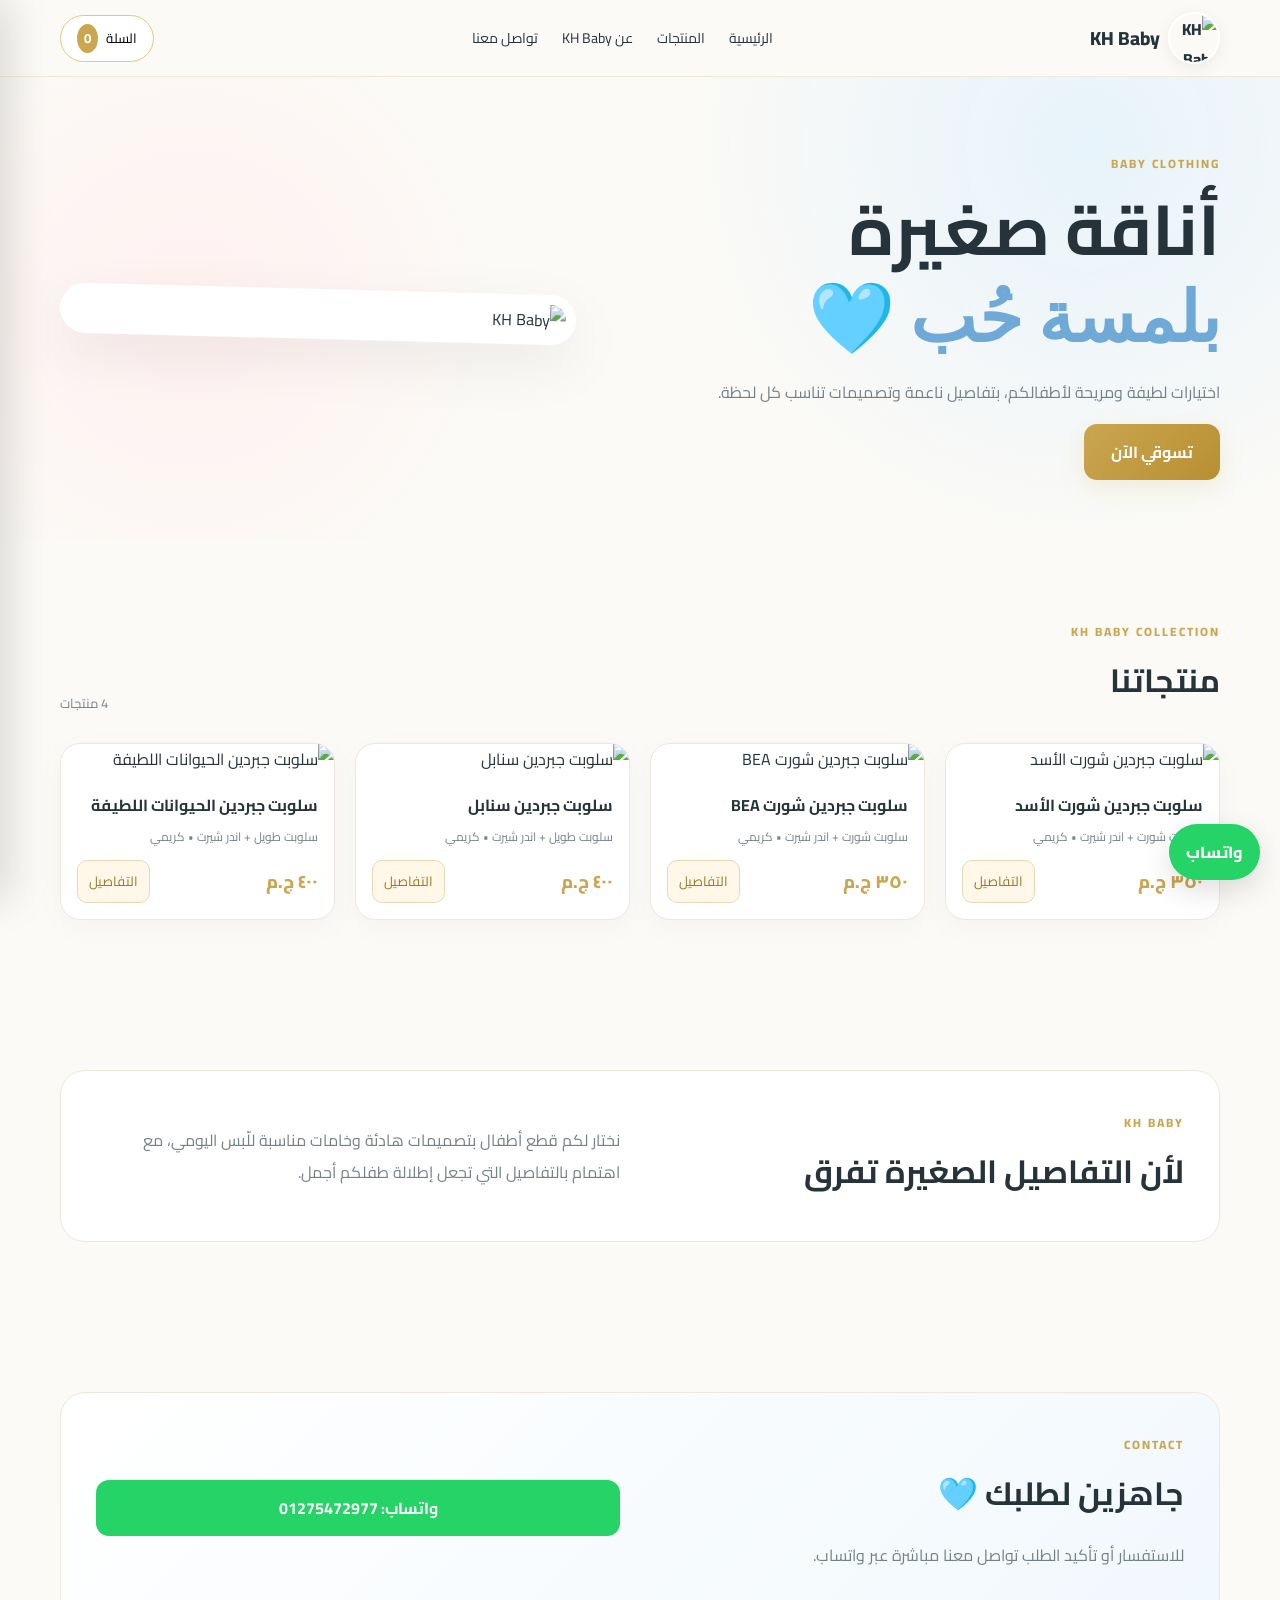
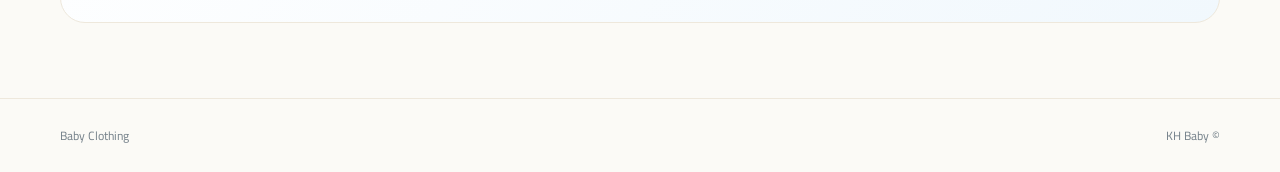
==== index.html @ 489c4d0c "Add files via upload" ====
<!doctype html>
<html lang="ar" dir="rtl">
<head>
<meta charset="utf-8">
<meta name="viewport" content="width=device-width,initial-scale=1">
<meta name="theme-color" content="#d6b45a">
<meta name="description" content="KH Baby - ملابس أطفال بتصميمات ناعمة وأنيقة">
<title>KH Baby | Baby Clothing</title>
<link rel="stylesheet" href="style.css">
</head>
<body>
<header class="top">
  <div class="container nav">
    <a class="brand" href="#home"><img src="assets/logo.jpg" alt="KH Baby"><span>KH Baby</span></a>
    <nav>
      <a href="#home">الرئيسية</a>
      <a href="#products">المنتجات</a>
      <a href="#about">عن KH Baby</a>
      <a href="#contact">تواصل معنا</a>
    </nav>
    <button class="cart-btn" id="openCart">السلة <b id="cartCount">0</b></button>
  </div>
</header>

<main>
<section class="hero" id="home">
  <div class="container hero-grid">
    <div>
      <span class="eyebrow">BABY CLOTHING</span>
      <h1>أناقة صغيرة<br><em>بلمسة حُب</em> 🩵</h1>
      <p>اختيارات لطيفة ومريحة لأطفالكم، بتفاصيل ناعمة وتصميمات تناسب كل لحظة.</p>
      <a href="#products" class="primary">تسوقي الآن</a>
    </div>
    <div class="hero-card"><img src="assets/product-1.jpg" alt="KH Baby"></div>
  </div>
</section>

<section class="products section" id="products">
  <div class="container">
    <div class="section-head">
      <div><span class="eyebrow">KH BABY COLLECTION</span><h2>منتجاتنا</h2></div>
      <span class="count-label">4 منتجات</span>
    </div>
    <div class="grid" id="productGrid"></div>
  </div>
</section>

<section class="about section" id="about">
  <div class="container about-box">
    <div><span class="eyebrow">KH BABY</span><h2>لأن التفاصيل الصغيرة تفرق</h2></div>
    <p>نختار لكم قطع أطفال بتصميمات هادئة وخامات مناسبة للّبس اليومي، مع اهتمام بالتفاصيل التي تجعل إطلالة طفلكم أجمل.</p>
  </div>
</section>

<section class="contact section" id="contact">
  <div class="container contact-box">
    <div><span class="eyebrow">CONTACT</span><h2>جاهزين لطلبك 🩵</h2><p>للاستفسار أو تأكيد الطلب تواصل معنا مباشرة عبر واتساب.</p></div>
    <a class="whatsapp" target="_blank" rel="noopener" href="https://wa.me/201275472977">واتساب: 01275472977</a>
  </div>
</section>
</main>

<footer><div class="container"><span>© KH Baby</span><span>Baby Clothing</span></div></footer>

<div class="modal" id="productModal" aria-hidden="true">
  <div class="modal-card">
    <button class="close" data-close>×</button>
    <img id="modalImg" alt="">
    <div class="modal-info">
      <span class="eyebrow">KH BABY</span>
      <h2 id="modalName"></h2><p id="modalSub"></p>
      <div class="price" id="modalPrice"></div>
      <label>اختاري المقاس</label>
      <div class="sizes" id="modalSizes"></div>
      <button class="primary full" id="addFromModal">أضف للسلة</button>
    </div>
  </div>
</div>

<aside class="drawer" id="cartDrawer">
  <div class="drawer-head"><h2>سلة المشتريات</h2><button class="close" id="closeCart">×</button></div>
  <div id="cartItems"></div>
  <div class="drawer-foot">
    <div class="total"><span>الإجمالي</span><strong id="cartTotal">0 ج.م</strong></div>
    <button class="whatsapp full" id="checkout">إرسال الطلب عبر واتساب</button>
  </div>
</aside>
<div class="overlay" id="overlay"></div>
<a class="wa-float" target="_blank" rel="noopener" href="https://wa.me/201275472977">واتساب</a>
<script src="script.js"></script>
</body>
</html>
---- style.css ----
@import url('https://fonts.googleapis.com/css2?family=Cairo:wght@400;500;600;700;800&family=Playfair+Display:wght@600&display=swap');
:root{--gold:#caa650;--gold2:#e3c77d;--blue:#6ea9d8;--pink:#eeb8be;--ink:#26333b;--muted:#75818a;--cream:#fbfaf6;--line:#eee8dc}
*{box-sizing:border-box}html{scroll-behavior:smooth}body{margin:0;background:var(--cream);color:var(--ink);font-family:Cairo,Arial,sans-serif}.container{width:min(1160px,92%);margin:auto}
.top{position:sticky;top:0;z-index:20;background:rgba(251,250,246,.94);backdrop-filter:blur(12px);border-bottom:1px solid var(--line)}
.nav{height:76px;display:flex;align-items:center;gap:30px}.brand{display:flex;align-items:center;gap:8px;text-decoration:none;color:var(--ink);font-weight:800}.brand img{width:52px;height:52px;object-fit:cover;border-radius:50%;border:2px solid #fff;box-shadow:0 4px 16px #00000012}.brand span{font-size:19px}nav{display:flex;gap:24px;margin:auto}nav a{color:var(--ink);text-decoration:none;font-size:14px}nav a:hover{color:var(--gold)}
.cart-btn{border:1px solid var(--gold2);background:#fff;border-radius:99px;padding:10px 16px;font-family:inherit;cursor:pointer}.cart-btn b{background:var(--gold);color:#fff;border-radius:50%;padding:2px 7px;margin-right:5px}
.hero{padding:70px 0 60px;background:radial-gradient(circle at 85% 15%,#e7f3fb 0,transparent 35%),radial-gradient(circle at 15% 50%,#fff1f1 0,transparent 28%)}.hero-grid{display:grid;grid-template-columns:1fr .9fr;align-items:center;gap:70px}.eyebrow{color:var(--gold);font-size:12px;font-weight:800;letter-spacing:2px}.hero h1{font-size:clamp(40px,6vw,70px);line-height:1.18;margin:12px 0 18px}.hero h1 em{font-family:"Playfair Display",serif;color:var(--blue);font-style:normal}.hero p{color:var(--muted);line-height:2;max-width:520px}.primary{display:inline-block;border:0;background:linear-gradient(135deg,var(--gold),#b88f32);color:white;text-decoration:none;border-radius:13px;padding:13px 27px;font-family:inherit;font-weight:700;cursor:pointer;box-shadow:0 8px 24px #caa6502b}.hero-card{background:#fff;padding:10px;border-radius:28px;box-shadow:0 20px 60px #00000012;transform:rotate(1.5deg)}.hero-card img{width:100%;display:block;border-radius:20px}
.section{padding:75px 0}.section-head{display:flex;justify-content:space-between;align-items:end;margin-bottom:28px}.section-head h2,.about h2,.contact h2{font-size:32px;margin:5px 0}.count-label{color:var(--muted);font-size:13px}.grid{display:grid;grid-template-columns:repeat(4,1fr);gap:20px}.product{background:#fff;border:1px solid var(--line);border-radius:20px;overflow:hidden;transition:.25s;box-shadow:0 8px 30px #00000008}.product:hover{transform:translateY(-5px);box-shadow:0 18px 40px #00000010}.product img{width:100%;aspect-ratio:1/1.12;object-fit:cover}.pbody{padding:16px}.pbody h3{font-size:16px;margin:0 0 5px}.pbody p{font-size:12px;color:var(--muted);margin:0 0 12px}.pfoot{display:flex;align-items:center;justify-content:space-between;gap:8px}.price{font-weight:800;color:var(--gold);font-size:18px}.view{border:1px solid #e7d8b6;background:#fff8e9;color:#9b7729;border-radius:10px;padding:8px 11px;font-family:inherit;cursor:pointer}
.about-box,.contact-box{background:#fff;border:1px solid var(--line);border-radius:25px;padding:35px;display:grid;grid-template-columns:1fr 1fr;gap:40px;align-items:center}.about p,.contact p{color:var(--muted);line-height:2}.contact-box{background:linear-gradient(135deg,#fff,#f1f8fd)}.whatsapp{display:inline-flex;align-items:center;justify-content:center;text-decoration:none;background:#25D366;color:#fff;border:0;border-radius:13px;padding:13px 20px;font-family:inherit;font-weight:700;cursor:pointer}
footer{border-top:1px solid var(--line);padding:25px 0;color:var(--muted);font-size:12px}footer .container{display:flex;justify-content:space-between}
.modal,.overlay{position:fixed;inset:0;display:none}.modal{z-index:50;align-items:center;justify-content:center;padding:18px}.modal.show{display:flex}.modal-card{position:relative;background:#fff;border-radius:24px;max-width:850px;width:100%;display:grid;grid-template-columns:1fr 1fr;overflow:hidden;box-shadow:0 30px 90px #0003}.modal-card>img{width:100%;height:100%;min-height:500px;object-fit:cover}.modal-info{padding:35px}.modal-info h2{font-size:28px;margin:8px 0}.modal-info p{color:var(--muted)}.modal-info label{display:block;margin-top:25px;font-weight:700;font-size:13px}.sizes{display:flex;gap:8px;flex-wrap:wrap;margin:10px 0 20px}.size{background:#fff;border:1px solid #ddd;border-radius:10px;padding:9px 13px;cursor:pointer;font-family:inherit}.size.active{background:#eef7fd;border-color:var(--blue);color:#3e7da8}.full{width:100%;margin-top:12px}.close{position:absolute;top:12px;left:12px;border:0;background:#ffffffdd;border-radius:50%;width:36px;height:36px;font-size:25px;cursor:pointer;z-index:2}
.overlay{z-index:30;background:#0007}.drawer{position:fixed;z-index:40;top:0;left:0;width:min(430px,100%);height:100%;background:#fff;transform:translateX(-100%);transition:.3s;padding:22px;display:flex;flex-direction:column;box-shadow:10px 0 40px #0002}.drawer.open{transform:translateX(0)}.drawer-head{display:flex;align-items:center;justify-content:space-between}.drawer-head .close{position:static}.drawer-foot{margin-top:auto;border-top:1px solid var(--line);padding-top:18px}.total{display:flex;justify-content:space-between;font-size:18px;margin-bottom:8px}.cart-item{display:grid;grid-template-columns:70px 1fr auto;gap:10px;align-items:center;padding:14px 0;border-bottom:1px solid var(--line)}.cart-item img{width:70px;height:80px;object-fit:cover;border-radius:10px}.cart-item h4{margin:0;font-size:13px}.cart-item small{color:var(--muted)}.remove{border:0;background:#fff;color:#c66;cursor:pointer}.wa-float{position:fixed;z-index:25;bottom:20px;right:20px;background:#25D366;color:#fff;text-decoration:none;padding:13px 17px;border-radius:99px;font-weight:800;box-shadow:0 10px 30px #0002}
@media(max-width:850px){nav{display:none}.hero-grid{grid-template-columns:1fr;gap:35px}.grid{grid-template-columns:repeat(2,1fr)}.about-box,.contact-box{grid-template-columns:1fr}.modal-card{grid-template-columns:1fr;max-height:92vh;overflow:auto}.modal-card>img{min-height:280px;max-height:380px}.modal-info{padding:25px}}
@media(max-width:480px){.nav{height:66px}.brand img{width:44px;height:44px}.cart-btn{padding:8px 11px}.hero{padding:45px 0}.grid{gap:12px}.pbody{padding:12px}.pfoot{display:block}.view{width:100%;margin-top:9px}.section{padding:55px 0}.hero h1{font-size:42px}}
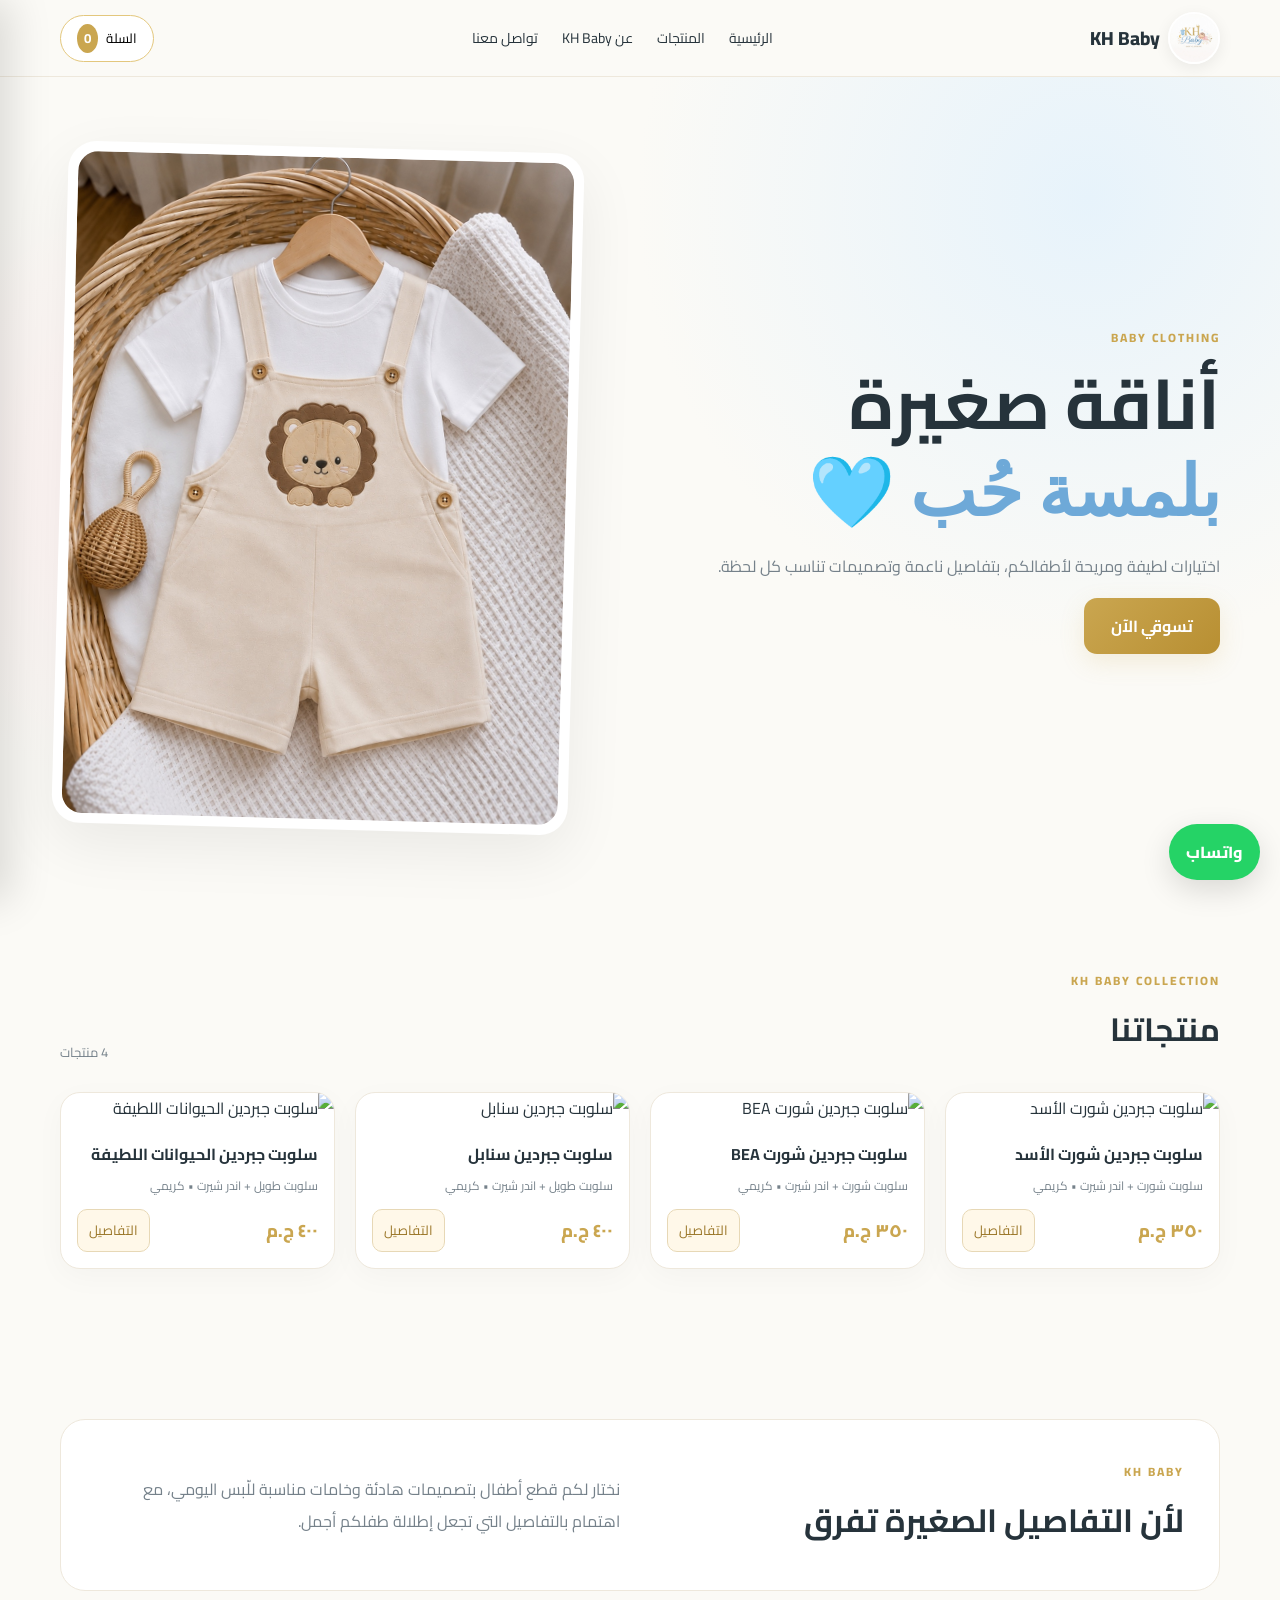
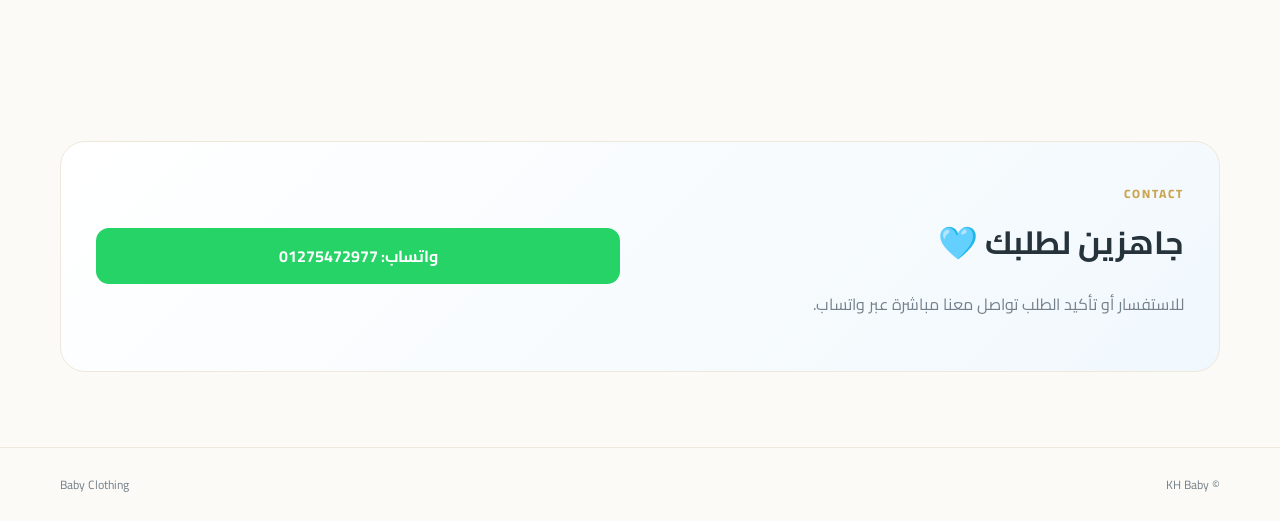
==== commit d2d31600: "Add files via upload" ====
--- a/index.html
+++ b/index.html
@@ -65,7 +65,7 @@
 <div class="modal" id="productModal" aria-hidden="true">
   <div class="modal-card">
     <button class="close" data-close>×</button>
-    <img id="modalImg" alt="">
+    <div class="modal-gallery" id="modalGallery"></div>
     <div class="modal-info">
       <span class="eyebrow">KH BABY</span>
       <h2 id="modalName"></h2><p id="modalSub"></p>
--- a/style.css
+++ b/style.css
@@ -8,7 +8,7 @@
 .section{padding:75px 0}.section-head{display:flex;justify-content:space-between;align-items:end;margin-bottom:28px}.section-head h2,.about h2,.contact h2{font-size:32px;margin:5px 0}.count-label{color:var(--muted);font-size:13px}.grid{display:grid;grid-template-columns:repeat(4,1fr);gap:20px}.product{background:#fff;border:1px solid var(--line);border-radius:20px;overflow:hidden;transition:.25s;box-shadow:0 8px 30px #00000008}.product:hover{transform:translateY(-5px);box-shadow:0 18px 40px #00000010}.product img{width:100%;aspect-ratio:1/1.12;object-fit:cover}.pbody{padding:16px}.pbody h3{font-size:16px;margin:0 0 5px}.pbody p{font-size:12px;color:var(--muted);margin:0 0 12px}.pfoot{display:flex;align-items:center;justify-content:space-between;gap:8px}.price{font-weight:800;color:var(--gold);font-size:18px}.view{border:1px solid #e7d8b6;background:#fff8e9;color:#9b7729;border-radius:10px;padding:8px 11px;font-family:inherit;cursor:pointer}
 .about-box,.contact-box{background:#fff;border:1px solid var(--line);border-radius:25px;padding:35px;display:grid;grid-template-columns:1fr 1fr;gap:40px;align-items:center}.about p,.contact p{color:var(--muted);line-height:2}.contact-box{background:linear-gradient(135deg,#fff,#f1f8fd)}.whatsapp{display:inline-flex;align-items:center;justify-content:center;text-decoration:none;background:#25D366;color:#fff;border:0;border-radius:13px;padding:13px 20px;font-family:inherit;font-weight:700;cursor:pointer}
 footer{border-top:1px solid var(--line);padding:25px 0;color:var(--muted);font-size:12px}footer .container{display:flex;justify-content:space-between}
-.modal,.overlay{position:fixed;inset:0;display:none}.modal{z-index:50;align-items:center;justify-content:center;padding:18px}.modal.show{display:flex}.modal-card{position:relative;background:#fff;border-radius:24px;max-width:850px;width:100%;display:grid;grid-template-columns:1fr 1fr;overflow:hidden;box-shadow:0 30px 90px #0003}.modal-card>img{width:100%;height:100%;min-height:500px;object-fit:cover}.modal-info{padding:35px}.modal-info h2{font-size:28px;margin:8px 0}.modal-info p{color:var(--muted)}.modal-info label{display:block;margin-top:25px;font-weight:700;font-size:13px}.sizes{display:flex;gap:8px;flex-wrap:wrap;margin:10px 0 20px}.size{background:#fff;border:1px solid #ddd;border-radius:10px;padding:9px 13px;cursor:pointer;font-family:inherit}.size.active{background:#eef7fd;border-color:var(--blue);color:#3e7da8}.full{width:100%;margin-top:12px}.close{position:absolute;top:12px;left:12px;border:0;background:#ffffffdd;border-radius:50%;width:36px;height:36px;font-size:25px;cursor:pointer;z-index:2}
+.modal,.overlay{position:fixed;inset:0;display:none}.modal{z-index:50;align-items:center;justify-content:center;padding:18px}.modal.show{display:flex}.modal-card{position:relative;background:#fff;border-radius:24px;max-width:850px;width:100%;display:grid;grid-template-columns:1fr 1fr;overflow:hidden;box-shadow:0 30px 90px #0003}.modal-gallery{padding:12px;background:#f8f6f0;display:grid;grid-template-columns:1fr 1fr;gap:12px;align-content:start}.modal-gallery img{width:100%;aspect-ratio:3/4;object-fit:cover;border-radius:14px;display:block}.modal-info{padding:35px}.modal-info h2{font-size:28px;margin:8px 0}.modal-info p{color:var(--muted)}.modal-info label{display:block;margin-top:25px;font-weight:700;font-size:13px}.sizes{display:flex;gap:8px;flex-wrap:wrap;margin:10px 0 20px}.size{background:#fff;border:1px solid #ddd;border-radius:10px;padding:9px 13px;cursor:pointer;font-family:inherit}.size.active{background:#eef7fd;border-color:var(--blue);color:#3e7da8}.full{width:100%;margin-top:12px}.close{position:absolute;top:12px;left:12px;border:0;background:#ffffffdd;border-radius:50%;width:36px;height:36px;font-size:25px;cursor:pointer;z-index:2}
 .overlay{z-index:30;background:#0007}.drawer{position:fixed;z-index:40;top:0;left:0;width:min(430px,100%);height:100%;background:#fff;transform:translateX(-100%);transition:.3s;padding:22px;display:flex;flex-direction:column;box-shadow:10px 0 40px #0002}.drawer.open{transform:translateX(0)}.drawer-head{display:flex;align-items:center;justify-content:space-between}.drawer-head .close{position:static}.drawer-foot{margin-top:auto;border-top:1px solid var(--line);padding-top:18px}.total{display:flex;justify-content:space-between;font-size:18px;margin-bottom:8px}.cart-item{display:grid;grid-template-columns:70px 1fr auto;gap:10px;align-items:center;padding:14px 0;border-bottom:1px solid var(--line)}.cart-item img{width:70px;height:80px;object-fit:cover;border-radius:10px}.cart-item h4{margin:0;font-size:13px}.cart-item small{color:var(--muted)}.remove{border:0;background:#fff;color:#c66;cursor:pointer}.wa-float{position:fixed;z-index:25;bottom:20px;right:20px;background:#25D366;color:#fff;text-decoration:none;padding:13px 17px;border-radius:99px;font-weight:800;box-shadow:0 10px 30px #0002}
-@media(max-width:850px){nav{display:none}.hero-grid{grid-template-columns:1fr;gap:35px}.grid{grid-template-columns:repeat(2,1fr)}.about-box,.contact-box{grid-template-columns:1fr}.modal-card{grid-template-columns:1fr;max-height:92vh;overflow:auto}.modal-card>img{min-height:280px;max-height:380px}.modal-info{padding:25px}}
+@media(max-width:850px){nav{display:none}.hero-grid{grid-template-columns:1fr;gap:35px}.grid{grid-template-columns:repeat(2,1fr)}.about-box,.contact-box{grid-template-columns:1fr}.modal-card{grid-template-columns:1fr;max-height:92vh;overflow:auto}.modal-gallery{grid-template-columns:1fr 1fr}.modal-gallery img{max-height:420px}.modal-info{padding:25px}}
 @media(max-width:480px){.nav{height:66px}.brand img{width:44px;height:44px}.cart-btn{padding:8px 11px}.hero{padding:45px 0}.grid{gap:12px}.pbody{padding:12px}.pfoot{display:block}.view{width:100%;margin-top:9px}.section{padding:55px 0}.hero h1{font-size:42px}}
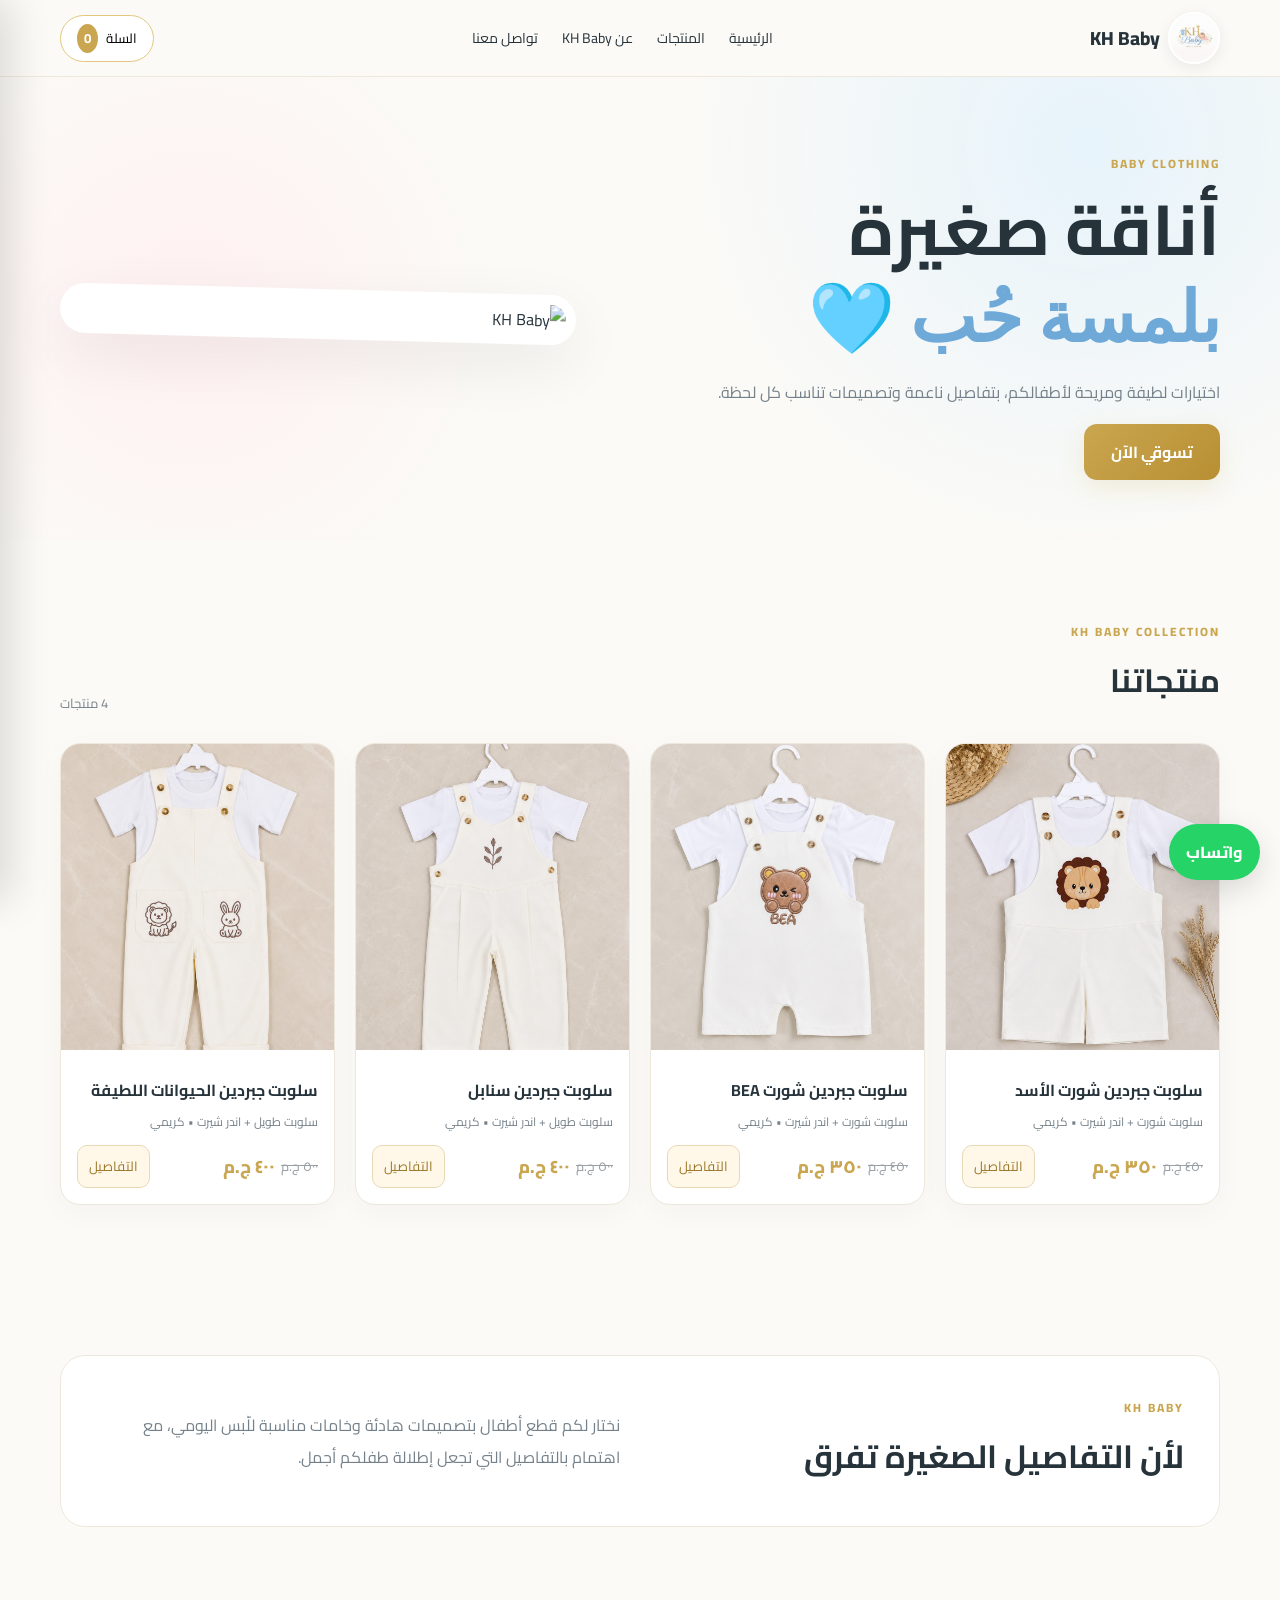
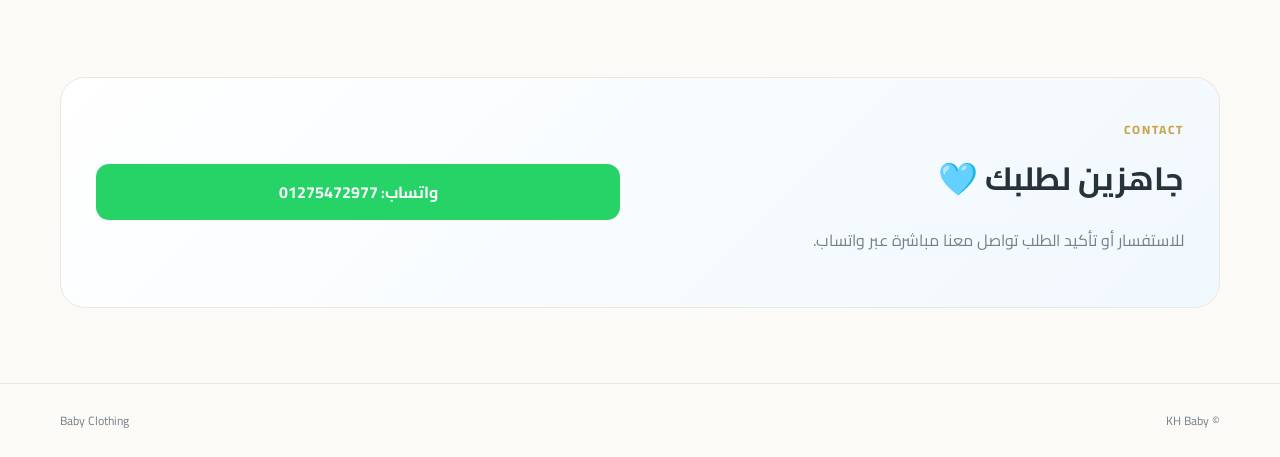
==== commit 622df6d3: "Add files via upload" ====
--- a/index.html
+++ b/index.html
@@ -31,7 +31,7 @@
       <p>اختيارات لطيفة ومريحة لأطفالكم، بتفاصيل ناعمة وتصميمات تناسب كل لحظة.</p>
       <a href="#products" class="primary">تسوقي الآن</a>
     </div>
-    <div class="hero-card"><img src="assets/product-1.jpg" alt="KH Baby"></div>
+    <div class="hero-card"><img src="assets/hero.jpg" alt="KH Baby"></div>
   </div>
 </section>
 
--- a/style.css
+++ b/style.css
@@ -5,10 +5,10 @@
 .nav{height:76px;display:flex;align-items:center;gap:30px}.brand{display:flex;align-items:center;gap:8px;text-decoration:none;color:var(--ink);font-weight:800}.brand img{width:52px;height:52px;object-fit:cover;border-radius:50%;border:2px solid #fff;box-shadow:0 4px 16px #00000012}.brand span{font-size:19px}nav{display:flex;gap:24px;margin:auto}nav a{color:var(--ink);text-decoration:none;font-size:14px}nav a:hover{color:var(--gold)}
 .cart-btn{border:1px solid var(--gold2);background:#fff;border-radius:99px;padding:10px 16px;font-family:inherit;cursor:pointer}.cart-btn b{background:var(--gold);color:#fff;border-radius:50%;padding:2px 7px;margin-right:5px}
 .hero{padding:70px 0 60px;background:radial-gradient(circle at 85% 15%,#e7f3fb 0,transparent 35%),radial-gradient(circle at 15% 50%,#fff1f1 0,transparent 28%)}.hero-grid{display:grid;grid-template-columns:1fr .9fr;align-items:center;gap:70px}.eyebrow{color:var(--gold);font-size:12px;font-weight:800;letter-spacing:2px}.hero h1{font-size:clamp(40px,6vw,70px);line-height:1.18;margin:12px 0 18px}.hero h1 em{font-family:"Playfair Display",serif;color:var(--blue);font-style:normal}.hero p{color:var(--muted);line-height:2;max-width:520px}.primary{display:inline-block;border:0;background:linear-gradient(135deg,var(--gold),#b88f32);color:white;text-decoration:none;border-radius:13px;padding:13px 27px;font-family:inherit;font-weight:700;cursor:pointer;box-shadow:0 8px 24px #caa6502b}.hero-card{background:#fff;padding:10px;border-radius:28px;box-shadow:0 20px 60px #00000012;transform:rotate(1.5deg)}.hero-card img{width:100%;display:block;border-radius:20px}
-.section{padding:75px 0}.section-head{display:flex;justify-content:space-between;align-items:end;margin-bottom:28px}.section-head h2,.about h2,.contact h2{font-size:32px;margin:5px 0}.count-label{color:var(--muted);font-size:13px}.grid{display:grid;grid-template-columns:repeat(4,1fr);gap:20px}.product{background:#fff;border:1px solid var(--line);border-radius:20px;overflow:hidden;transition:.25s;box-shadow:0 8px 30px #00000008}.product:hover{transform:translateY(-5px);box-shadow:0 18px 40px #00000010}.product img{width:100%;aspect-ratio:1/1.12;object-fit:cover}.pbody{padding:16px}.pbody h3{font-size:16px;margin:0 0 5px}.pbody p{font-size:12px;color:var(--muted);margin:0 0 12px}.pfoot{display:flex;align-items:center;justify-content:space-between;gap:8px}.price{font-weight:800;color:var(--gold);font-size:18px}.view{border:1px solid #e7d8b6;background:#fff8e9;color:#9b7729;border-radius:10px;padding:8px 11px;font-family:inherit;cursor:pointer}
+.section{padding:75px 0}.section-head{display:flex;justify-content:space-between;align-items:end;margin-bottom:28px}.section-head h2,.about h2,.contact h2{font-size:32px;margin:5px 0}.count-label{color:var(--muted);font-size:13px}.grid{display:grid;grid-template-columns:repeat(4,1fr);gap:20px}.product{background:#fff;border:1px solid var(--line);border-radius:20px;overflow:hidden;transition:.25s;box-shadow:0 8px 30px #00000008}.product:hover{transform:translateY(-5px);box-shadow:0 18px 40px #00000010}.product img{width:100%;aspect-ratio:1/1.12;object-fit:cover}.pbody{padding:16px}.pbody h3{font-size:16px;margin:0 0 5px}.pbody p{font-size:12px;color:var(--muted);margin:0 0 12px}.pfoot{display:flex;align-items:center;justify-content:space-between;gap:8px}.price{font-weight:800;color:var(--gold);font-size:18px;display:flex;align-items:center;gap:6px;flex-wrap:wrap}.price del{font-size:13px;color:#9aa1a6;font-weight:500}.price strong{font-weight:800;color:var(--gold)}.view{border:1px solid #e7d8b6;background:#fff8e9;color:#9b7729;border-radius:10px;padding:8px 11px;font-family:inherit;cursor:pointer}
 .about-box,.contact-box{background:#fff;border:1px solid var(--line);border-radius:25px;padding:35px;display:grid;grid-template-columns:1fr 1fr;gap:40px;align-items:center}.about p,.contact p{color:var(--muted);line-height:2}.contact-box{background:linear-gradient(135deg,#fff,#f1f8fd)}.whatsapp{display:inline-flex;align-items:center;justify-content:center;text-decoration:none;background:#25D366;color:#fff;border:0;border-radius:13px;padding:13px 20px;font-family:inherit;font-weight:700;cursor:pointer}
 footer{border-top:1px solid var(--line);padding:25px 0;color:var(--muted);font-size:12px}footer .container{display:flex;justify-content:space-between}
-.modal,.overlay{position:fixed;inset:0;display:none}.modal{z-index:50;align-items:center;justify-content:center;padding:18px}.modal.show{display:flex}.modal-card{position:relative;background:#fff;border-radius:24px;max-width:850px;width:100%;display:grid;grid-template-columns:1fr 1fr;overflow:hidden;box-shadow:0 30px 90px #0003}.modal-gallery{padding:12px;background:#f8f6f0;display:grid;grid-template-columns:1fr 1fr;gap:12px;align-content:start}.modal-gallery img{width:100%;aspect-ratio:3/4;object-fit:cover;border-radius:14px;display:block}.modal-info{padding:35px}.modal-info h2{font-size:28px;margin:8px 0}.modal-info p{color:var(--muted)}.modal-info label{display:block;margin-top:25px;font-weight:700;font-size:13px}.sizes{display:flex;gap:8px;flex-wrap:wrap;margin:10px 0 20px}.size{background:#fff;border:1px solid #ddd;border-radius:10px;padding:9px 13px;cursor:pointer;font-family:inherit}.size.active{background:#eef7fd;border-color:var(--blue);color:#3e7da8}.full{width:100%;margin-top:12px}.close{position:absolute;top:12px;left:12px;border:0;background:#ffffffdd;border-radius:50%;width:36px;height:36px;font-size:25px;cursor:pointer;z-index:2}
+.modal,.overlay{position:fixed;inset:0;display:none}.modal{z-index:50;align-items:center;justify-content:center;padding:18px}.modal.show{display:flex}.modal-card{position:relative;background:#fff;border-radius:24px;max-width:850px;width:100%;display:grid;grid-template-columns:1fr 1fr;overflow:hidden;box-shadow:0 30px 90px #0003}.modal-gallery{padding:12px;background:#f8f6f0;display:grid;grid-template-columns:1fr 1fr;gap:12px;align-content:start}.modal-gallery img{width:100%;aspect-ratio:3/4;object-fit:cover;border-radius:14px;display:block}.modal-info{padding:35px}.modal-info h2{font-size:28px;margin:8px 0}.modal-info p{color:var(--muted)}.modal-info .price{margin:16px 0}.modal-info .price del{font-size:15px}.modal-info .price strong{font-size:24px}.modal-info label{display:block;margin-top:25px;font-weight:700;font-size:13px}.sizes{display:flex;gap:8px;flex-wrap:wrap;margin:10px 0 20px}.size{background:#fff;border:1px solid #ddd;border-radius:10px;padding:9px 13px;cursor:pointer;font-family:inherit}.size.active{background:#eef7fd;border-color:var(--blue);color:#3e7da8}.full{width:100%;margin-top:12px}.close{position:absolute;top:12px;left:12px;border:0;background:#ffffffdd;border-radius:50%;width:36px;height:36px;font-size:25px;cursor:pointer;z-index:2}
 .overlay{z-index:30;background:#0007}.drawer{position:fixed;z-index:40;top:0;left:0;width:min(430px,100%);height:100%;background:#fff;transform:translateX(-100%);transition:.3s;padding:22px;display:flex;flex-direction:column;box-shadow:10px 0 40px #0002}.drawer.open{transform:translateX(0)}.drawer-head{display:flex;align-items:center;justify-content:space-between}.drawer-head .close{position:static}.drawer-foot{margin-top:auto;border-top:1px solid var(--line);padding-top:18px}.total{display:flex;justify-content:space-between;font-size:18px;margin-bottom:8px}.cart-item{display:grid;grid-template-columns:70px 1fr auto;gap:10px;align-items:center;padding:14px 0;border-bottom:1px solid var(--line)}.cart-item img{width:70px;height:80px;object-fit:cover;border-radius:10px}.cart-item h4{margin:0;font-size:13px}.cart-item small{color:var(--muted)}.remove{border:0;background:#fff;color:#c66;cursor:pointer}.wa-float{position:fixed;z-index:25;bottom:20px;right:20px;background:#25D366;color:#fff;text-decoration:none;padding:13px 17px;border-radius:99px;font-weight:800;box-shadow:0 10px 30px #0002}
 @media(max-width:850px){nav{display:none}.hero-grid{grid-template-columns:1fr;gap:35px}.grid{grid-template-columns:repeat(2,1fr)}.about-box,.contact-box{grid-template-columns:1fr}.modal-card{grid-template-columns:1fr;max-height:92vh;overflow:auto}.modal-gallery{grid-template-columns:1fr 1fr}.modal-gallery img{max-height:420px}.modal-info{padding:25px}}
 @media(max-width:480px){.nav{height:66px}.brand img{width:44px;height:44px}.cart-btn{padding:8px 11px}.hero{padding:45px 0}.grid{gap:12px}.pbody{padding:12px}.pfoot{display:block}.view{width:100%;margin-top:9px}.section{padding:55px 0}.hero h1{font-size:42px}}
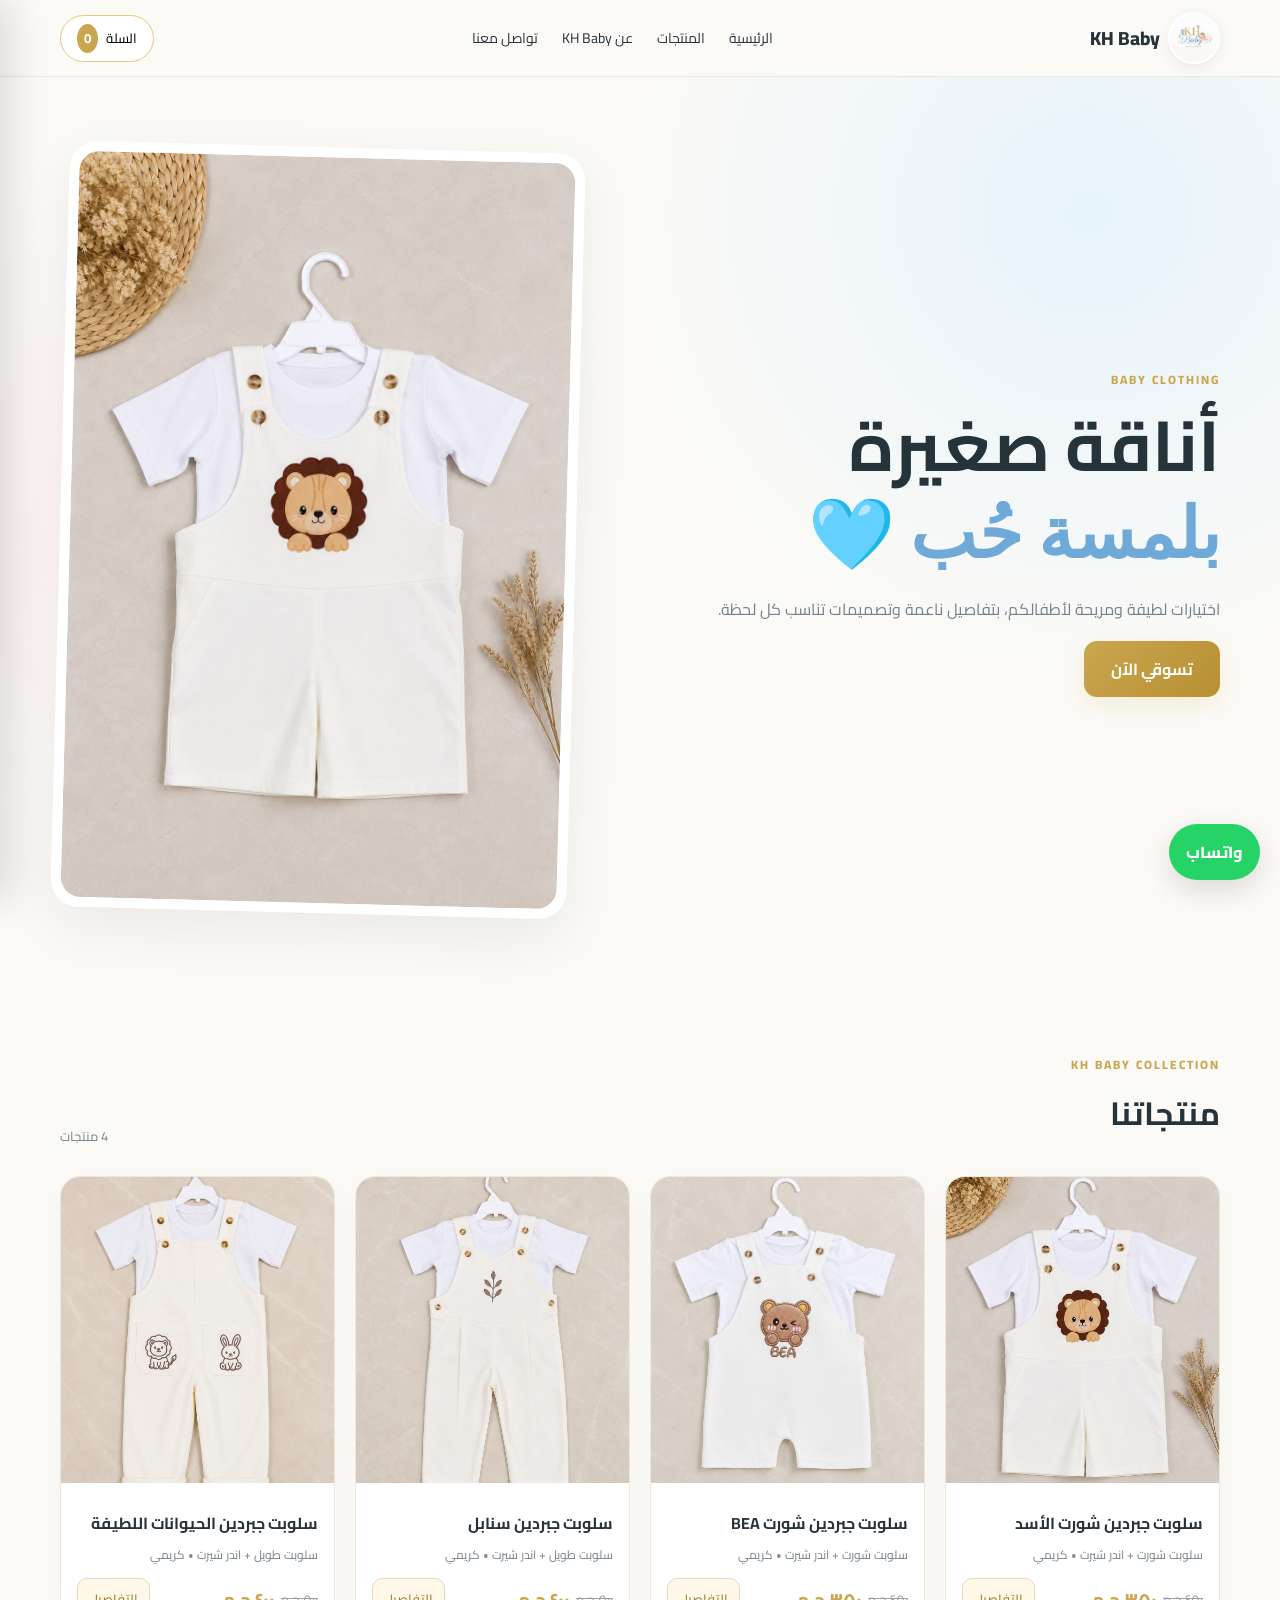
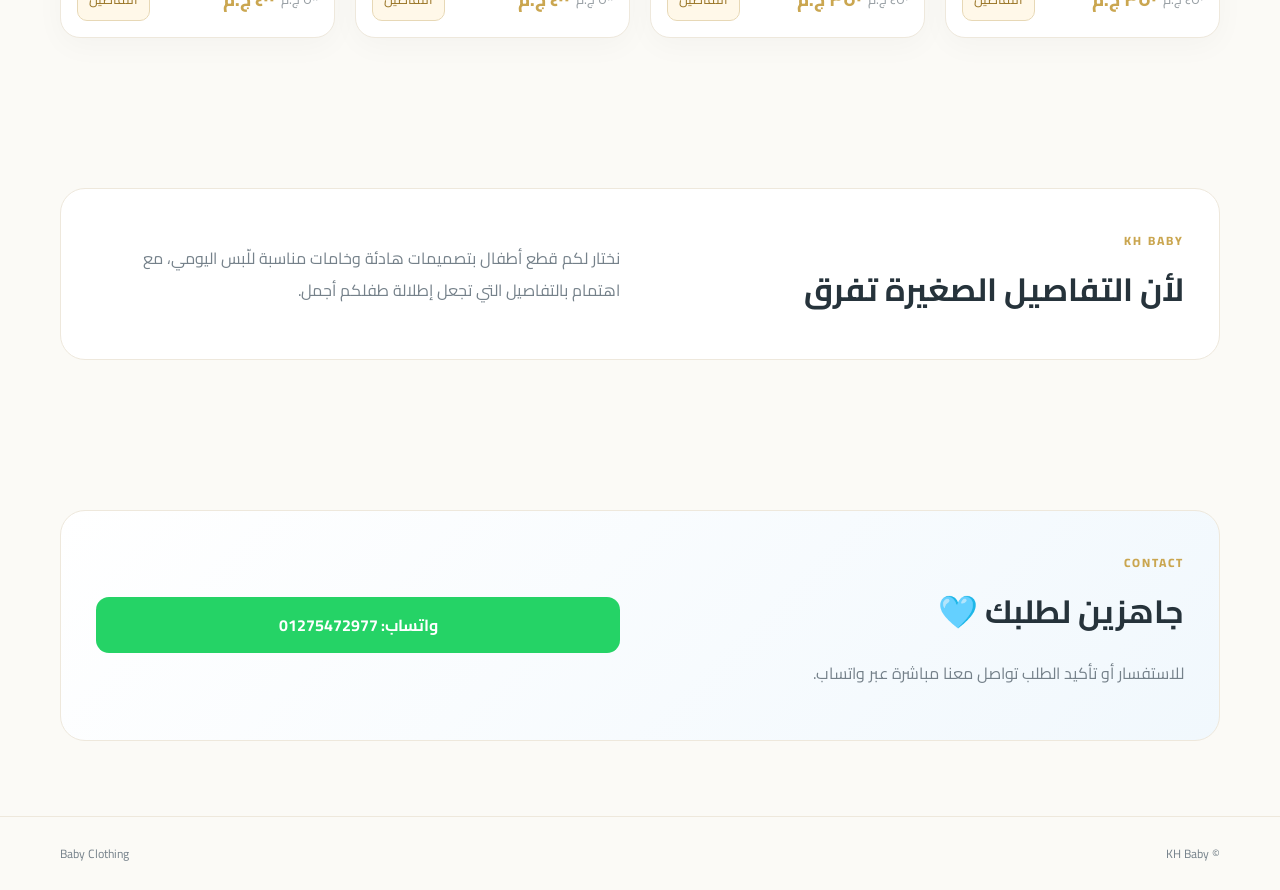
==== commit afa63ec7: "Add files via upload" ====
--- a/index.html
+++ b/index.html
@@ -5,6 +5,23 @@
 <meta name="viewport" content="width=device-width,initial-scale=1">
 <meta name="theme-color" content="#d6b45a">
 <meta name="description" content="KH Baby - ملابس أطفال بتصميمات ناعمة وأنيقة">
+<!-- Meta Pixel Code -->
+<script>
+!function(f,b,e,v,n,t,s)
+{if(f.fbq)return;n=f.fbq=function(){n.callMethod?
+n.callMethod.apply(n,arguments):n.queue.push(arguments)};
+if(!f._fbq)f._fbq=n;n.push=n;n.loaded=!0;n.version='2.0';
+n.queue=[];t=b.createElement(e);t.async=!0;
+t.src=v;s=b.getElementsByTagName(e)[0];
+s.parentNode.insertBefore(t,s)}(window, document,'script',
+'https://connect.facebook.net/en_US/fbevents.js');
+fbq('init', '1581676933639511');
+fbq('track', 'PageView');
+</script>
+<noscript><img height="1" width="1" style="display:none"
+src="https://www.facebook.com/tr?id=1581676933639511&ev=PageView&noscript=1"
+/></noscript>
+<!-- End Meta Pixel Code -->
 <title>KH Baby | Baby Clothing</title>
 <link rel="stylesheet" href="style.css">
 </head>
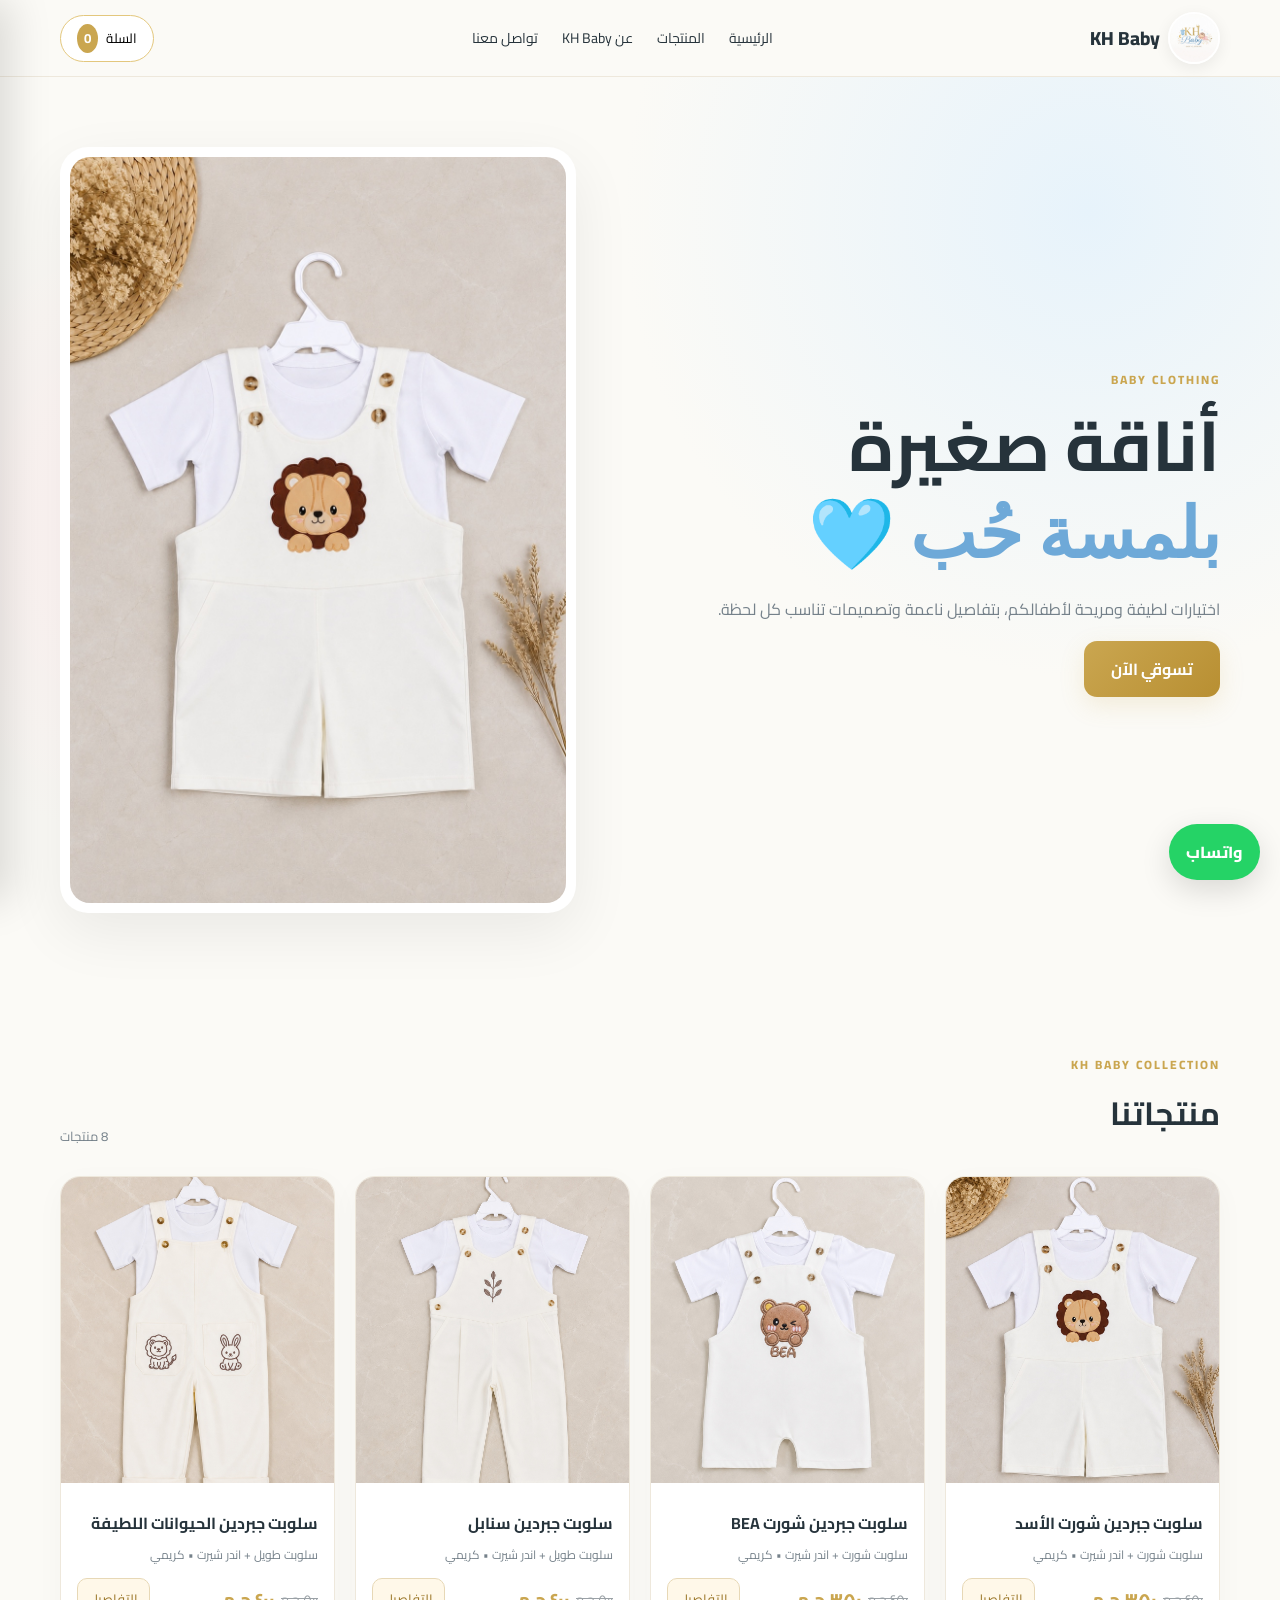
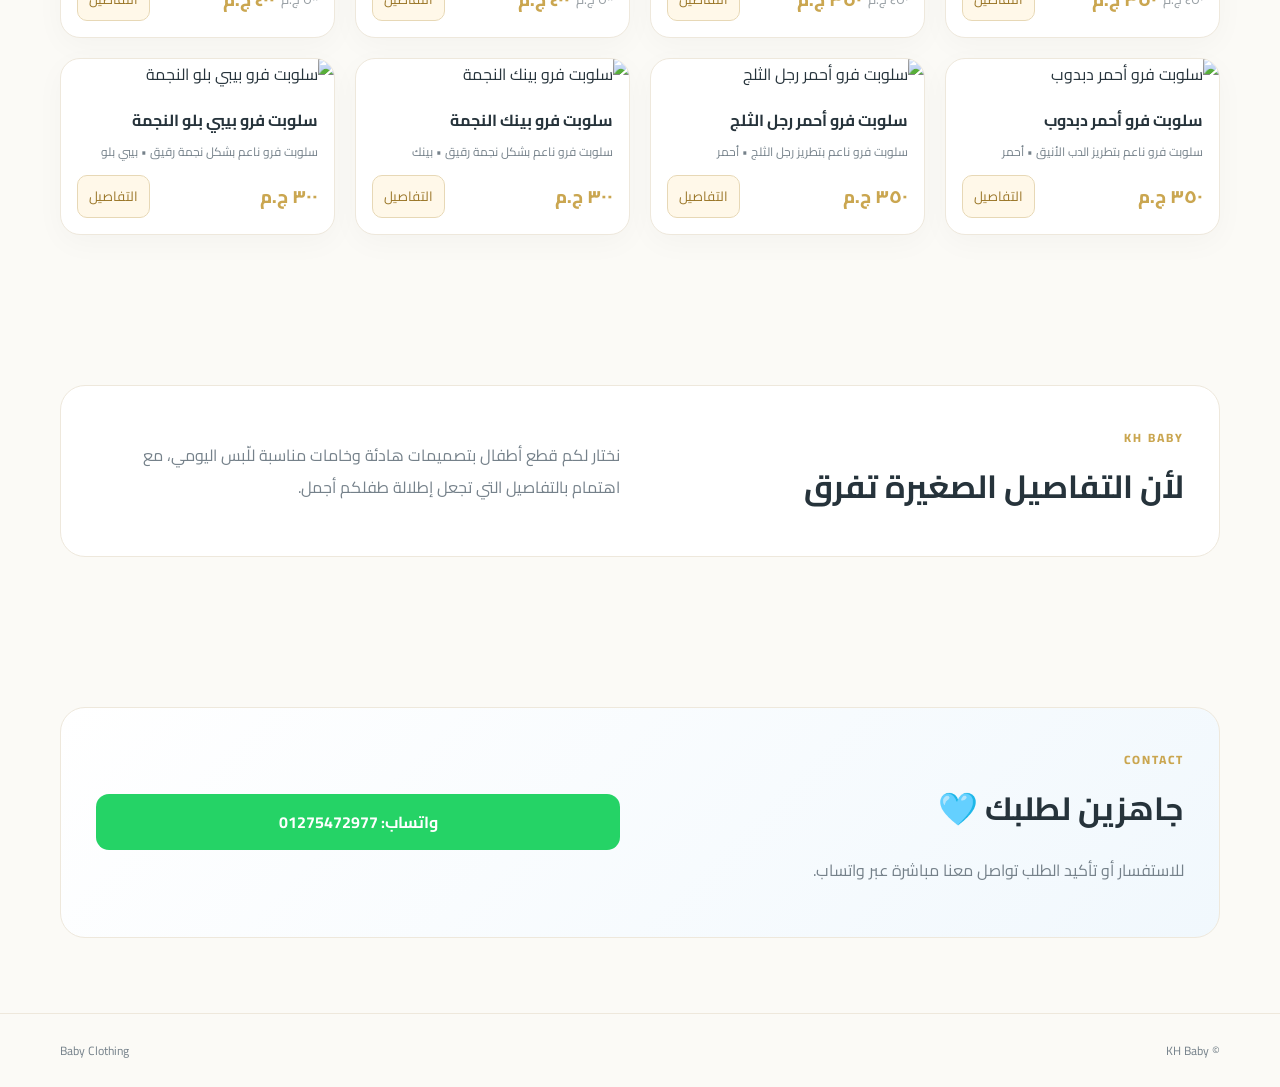
==== commit bd50c1a5: "Add files via upload" ====
--- a/index.html
+++ b/index.html
@@ -56,7 +56,7 @@
   <div class="container">
     <div class="section-head">
       <div><span class="eyebrow">KH BABY COLLECTION</span><h2>منتجاتنا</h2></div>
-      <span class="count-label">4 منتجات</span>
+      <span class="count-label">8 منتجات</span>
     </div>
     <div class="grid" id="productGrid"></div>
   </div>
--- a/style.css
+++ b/style.css
@@ -4,7 +4,7 @@
 .top{position:sticky;top:0;z-index:20;background:rgba(251,250,246,.94);backdrop-filter:blur(12px);border-bottom:1px solid var(--line)}
 .nav{height:76px;display:flex;align-items:center;gap:30px}.brand{display:flex;align-items:center;gap:8px;text-decoration:none;color:var(--ink);font-weight:800}.brand img{width:52px;height:52px;object-fit:cover;border-radius:50%;border:2px solid #fff;box-shadow:0 4px 16px #00000012}.brand span{font-size:19px}nav{display:flex;gap:24px;margin:auto}nav a{color:var(--ink);text-decoration:none;font-size:14px}nav a:hover{color:var(--gold)}
 .cart-btn{border:1px solid var(--gold2);background:#fff;border-radius:99px;padding:10px 16px;font-family:inherit;cursor:pointer}.cart-btn b{background:var(--gold);color:#fff;border-radius:50%;padding:2px 7px;margin-right:5px}
-.hero{padding:70px 0 60px;background:radial-gradient(circle at 85% 15%,#e7f3fb 0,transparent 35%),radial-gradient(circle at 15% 50%,#fff1f1 0,transparent 28%)}.hero-grid{display:grid;grid-template-columns:1fr .9fr;align-items:center;gap:70px}.eyebrow{color:var(--gold);font-size:12px;font-weight:800;letter-spacing:2px}.hero h1{font-size:clamp(40px,6vw,70px);line-height:1.18;margin:12px 0 18px}.hero h1 em{font-family:"Playfair Display",serif;color:var(--blue);font-style:normal}.hero p{color:var(--muted);line-height:2;max-width:520px}.primary{display:inline-block;border:0;background:linear-gradient(135deg,var(--gold),#b88f32);color:white;text-decoration:none;border-radius:13px;padding:13px 27px;font-family:inherit;font-weight:700;cursor:pointer;box-shadow:0 8px 24px #caa6502b}.hero-card{background:#fff;padding:10px;border-radius:28px;box-shadow:0 20px 60px #00000012;transform:rotate(1.5deg)}.hero-card img{width:100%;display:block;border-radius:20px}
+.hero{padding:70px 0 60px;background:radial-gradient(circle at 85% 15%,#e7f3fb 0,transparent 35%),radial-gradient(circle at 15% 50%,#fff1f1 0,transparent 28%)}.hero-grid{display:grid;grid-template-columns:1fr .9fr;align-items:center;gap:70px}.eyebrow{color:var(--gold);font-size:12px;font-weight:800;letter-spacing:2px}.hero h1{font-size:clamp(40px,6vw,70px);line-height:1.18;margin:12px 0 18px}.hero h1 em{font-family:"Playfair Display",serif;color:var(--blue);font-style:normal}.hero p{color:var(--muted);line-height:2;max-width:520px}.primary{display:inline-block;border:0;background:linear-gradient(135deg,var(--gold),#b88f32);color:white;text-decoration:none;border-radius:13px;padding:13px 27px;font-family:inherit;font-weight:700;cursor:pointer;box-shadow:0 8px 24px #caa6502b}.hero-card{background:#fff;padding:10px;border-radius:28px;box-shadow:0 20px 60px #00000012;transform:none}.hero-card img{width:100%;display:block;border-radius:20px}
 .section{padding:75px 0}.section-head{display:flex;justify-content:space-between;align-items:end;margin-bottom:28px}.section-head h2,.about h2,.contact h2{font-size:32px;margin:5px 0}.count-label{color:var(--muted);font-size:13px}.grid{display:grid;grid-template-columns:repeat(4,1fr);gap:20px}.product{background:#fff;border:1px solid var(--line);border-radius:20px;overflow:hidden;transition:.25s;box-shadow:0 8px 30px #00000008}.product:hover{transform:translateY(-5px);box-shadow:0 18px 40px #00000010}.product img{width:100%;aspect-ratio:1/1.12;object-fit:cover}.pbody{padding:16px}.pbody h3{font-size:16px;margin:0 0 5px}.pbody p{font-size:12px;color:var(--muted);margin:0 0 12px}.pfoot{display:flex;align-items:center;justify-content:space-between;gap:8px}.price{font-weight:800;color:var(--gold);font-size:18px;display:flex;align-items:center;gap:6px;flex-wrap:wrap}.price del{font-size:13px;color:#9aa1a6;font-weight:500}.price strong{font-weight:800;color:var(--gold)}.view{border:1px solid #e7d8b6;background:#fff8e9;color:#9b7729;border-radius:10px;padding:8px 11px;font-family:inherit;cursor:pointer}
 .about-box,.contact-box{background:#fff;border:1px solid var(--line);border-radius:25px;padding:35px;display:grid;grid-template-columns:1fr 1fr;gap:40px;align-items:center}.about p,.contact p{color:var(--muted);line-height:2}.contact-box{background:linear-gradient(135deg,#fff,#f1f8fd)}.whatsapp{display:inline-flex;align-items:center;justify-content:center;text-decoration:none;background:#25D366;color:#fff;border:0;border-radius:13px;padding:13px 20px;font-family:inherit;font-weight:700;cursor:pointer}
 footer{border-top:1px solid var(--line);padding:25px 0;color:var(--muted);font-size:12px}footer .container{display:flex;justify-content:space-between}
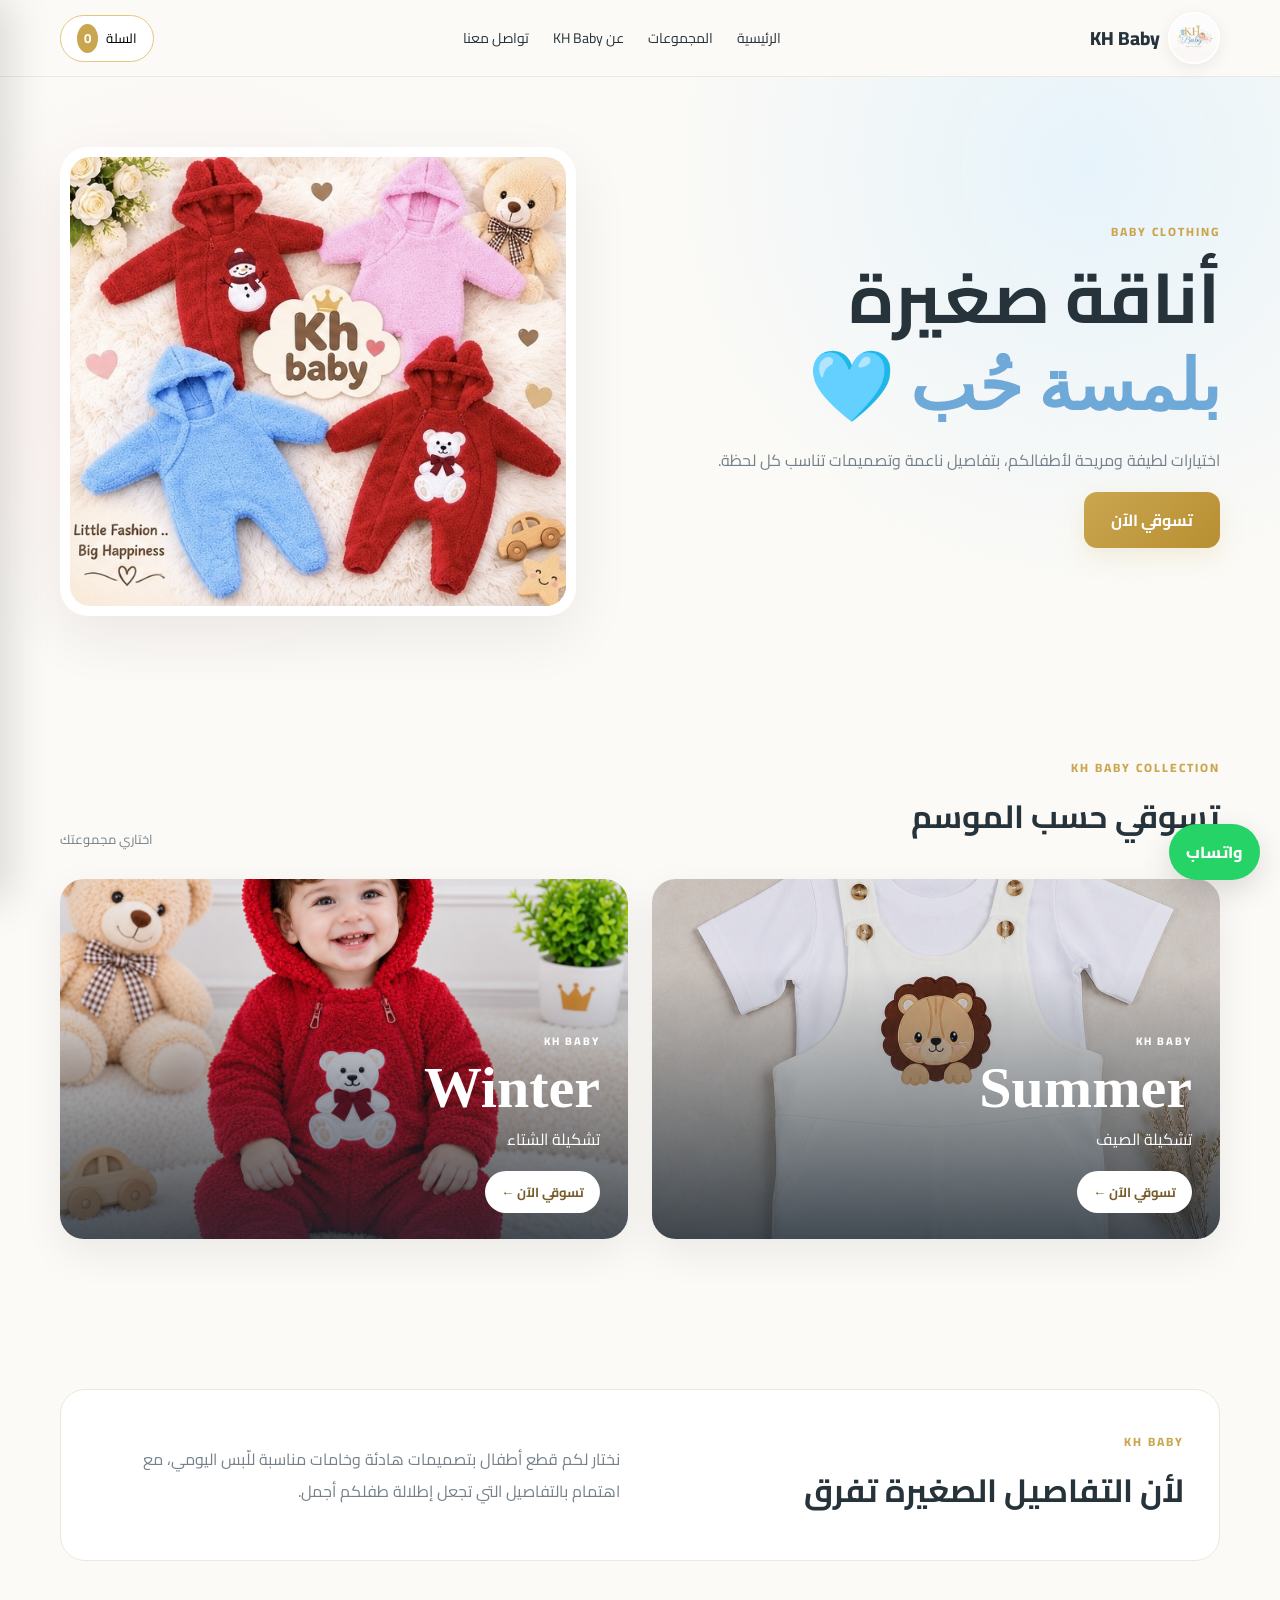
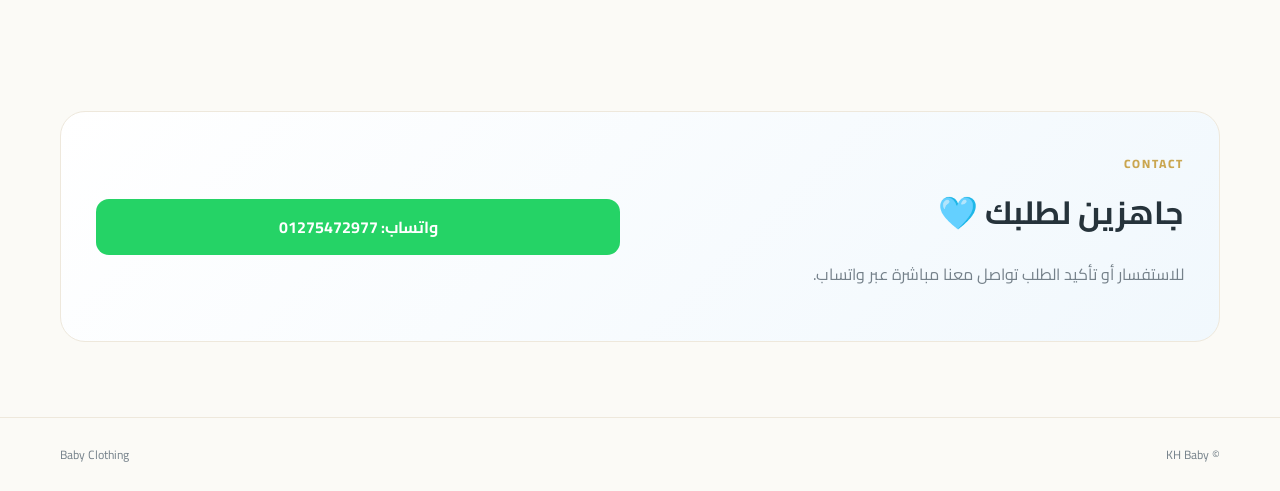
==== commit f522dbb9: "Add files via upload" ====
--- a/index.html
+++ b/index.html
@@ -31,7 +31,7 @@
     <a class="brand" href="#home"><img src="assets/logo.jpg" alt="KH Baby"><span>KH Baby</span></a>
     <nav>
       <a href="#home">الرئيسية</a>
-      <a href="#products">المنتجات</a>
+      <a href="#collections">المجموعات</a>
       <a href="#about">عن KH Baby</a>
       <a href="#contact">تواصل معنا</a>
     </nav>
@@ -46,19 +46,30 @@
       <span class="eyebrow">BABY CLOTHING</span>
       <h1>أناقة صغيرة<br><em>بلمسة حُب</em> 🩵</h1>
       <p>اختيارات لطيفة ومريحة لأطفالكم، بتفاصيل ناعمة وتصميمات تناسب كل لحظة.</p>
-      <a href="#products" class="primary">تسوقي الآن</a>
+      <a href="#collections" class="primary">تسوقي الآن</a>
     </div>
     <div class="hero-card"><img src="assets/hero.jpg" alt="KH Baby"></div>
   </div>
 </section>
 
-<section class="products section" id="products">
+<section class="products section" id="collections">
   <div class="container">
     <div class="section-head">
-      <div><span class="eyebrow">KH BABY COLLECTION</span><h2>منتجاتنا</h2></div>
-      <span class="count-label">8 منتجات</span>
+      <div><span class="eyebrow">KH BABY COLLECTION</span><h2>تسوقي حسب الموسم</h2></div>
+      <span class="count-label">اختاري مجموعتك</span>
     </div>
-    <div class="grid" id="productGrid"></div>
+    <div class="collection-grid">
+      <a class="collection-card summer-card" href="summer.html">
+        <img src="assets/product-1-1.jpg" alt="Summer Collection">
+        <span class="collection-shade"></span>
+        <span class="collection-copy"><small>KH BABY</small><strong>Summer</strong><em>تشكيلة الصيف</em><b>تسوقي الآن ←</b></span>
+      </a>
+      <a class="collection-card winter-card" href="winter.html">
+        <img src="assets/product-5-1.jpg" alt="Winter Collection">
+        <span class="collection-shade"></span>
+        <span class="collection-copy"><small>KH BABY</small><strong>Winter</strong><em>تشكيلة الشتاء</em><b>تسوقي الآن ←</b></span>
+      </a>
+    </div>
   </div>
 </section>
 
--- a/style.css
+++ b/style.css
@@ -12,3 +12,17 @@
 .overlay{z-index:30;background:#0007}.drawer{position:fixed;z-index:40;top:0;left:0;width:min(430px,100%);height:100%;background:#fff;transform:translateX(-100%);transition:.3s;padding:22px;display:flex;flex-direction:column;box-shadow:10px 0 40px #0002}.drawer.open{transform:translateX(0)}.drawer-head{display:flex;align-items:center;justify-content:space-between}.drawer-head .close{position:static}.drawer-foot{margin-top:auto;border-top:1px solid var(--line);padding-top:18px}.total{display:flex;justify-content:space-between;font-size:18px;margin-bottom:8px}.cart-item{display:grid;grid-template-columns:70px 1fr auto;gap:10px;align-items:center;padding:14px 0;border-bottom:1px solid var(--line)}.cart-item img{width:70px;height:80px;object-fit:cover;border-radius:10px}.cart-item h4{margin:0;font-size:13px}.cart-item small{color:var(--muted)}.remove{border:0;background:#fff;color:#c66;cursor:pointer}.wa-float{position:fixed;z-index:25;bottom:20px;right:20px;background:#25D366;color:#fff;text-decoration:none;padding:13px 17px;border-radius:99px;font-weight:800;box-shadow:0 10px 30px #0002}
 @media(max-width:850px){nav{display:none}.hero-grid{grid-template-columns:1fr;gap:35px}.grid{grid-template-columns:repeat(2,1fr)}.about-box,.contact-box{grid-template-columns:1fr}.modal-card{grid-template-columns:1fr;max-height:92vh;overflow:auto}.modal-gallery{grid-template-columns:1fr 1fr}.modal-gallery img{max-height:420px}.modal-info{padding:25px}}
 @media(max-width:480px){.nav{height:66px}.brand img{width:44px;height:44px}.cart-btn{padding:8px 11px}.hero{padding:45px 0}.grid{gap:12px}.pbody{padding:12px}.pfoot{display:block}.view{width:100%;margin-top:9px}.section{padding:55px 0}.hero h1{font-size:42px}}
+
+/* Seasonal collection landing cards */
+.collection-grid{display:grid;grid-template-columns:repeat(2,minmax(0,1fr));gap:24px}
+.collection-card{position:relative;display:block;min-height:360px;border-radius:24px;overflow:hidden;text-decoration:none;color:#fff;box-shadow:0 14px 40px #00000012}
+.collection-card>img{position:absolute;inset:0;width:100%;height:100%;object-fit:cover;transition:transform .35s}
+.collection-card:hover>img{transform:scale(1.04)}
+.collection-shade{position:absolute;inset:0;background:linear-gradient(0deg,#18232dcc 0%,#18232d12 75%)}
+.collection-copy{position:absolute;inset:auto 28px 26px;display:flex;flex-direction:column;align-items:flex-start;gap:5px}
+.collection-copy small{font-size:11px;letter-spacing:2px;font-weight:800}
+.collection-copy strong{font-family:Georgia,serif;font-size:clamp(38px,5vw,58px);line-height:1.1}
+.collection-copy em{font-style:normal;font-size:16px}
+.collection-copy b{margin-top:12px;background:#fff;color:#765d2c;padding:9px 16px;border-radius:99px;font-size:13px}
+.back-collections{margin-top:26px}.back-collections a{color:#9b7729;text-decoration:none;font-weight:700}
+@media(max-width:650px){.collection-grid{grid-template-columns:1fr}.collection-card{min-height:300px}}
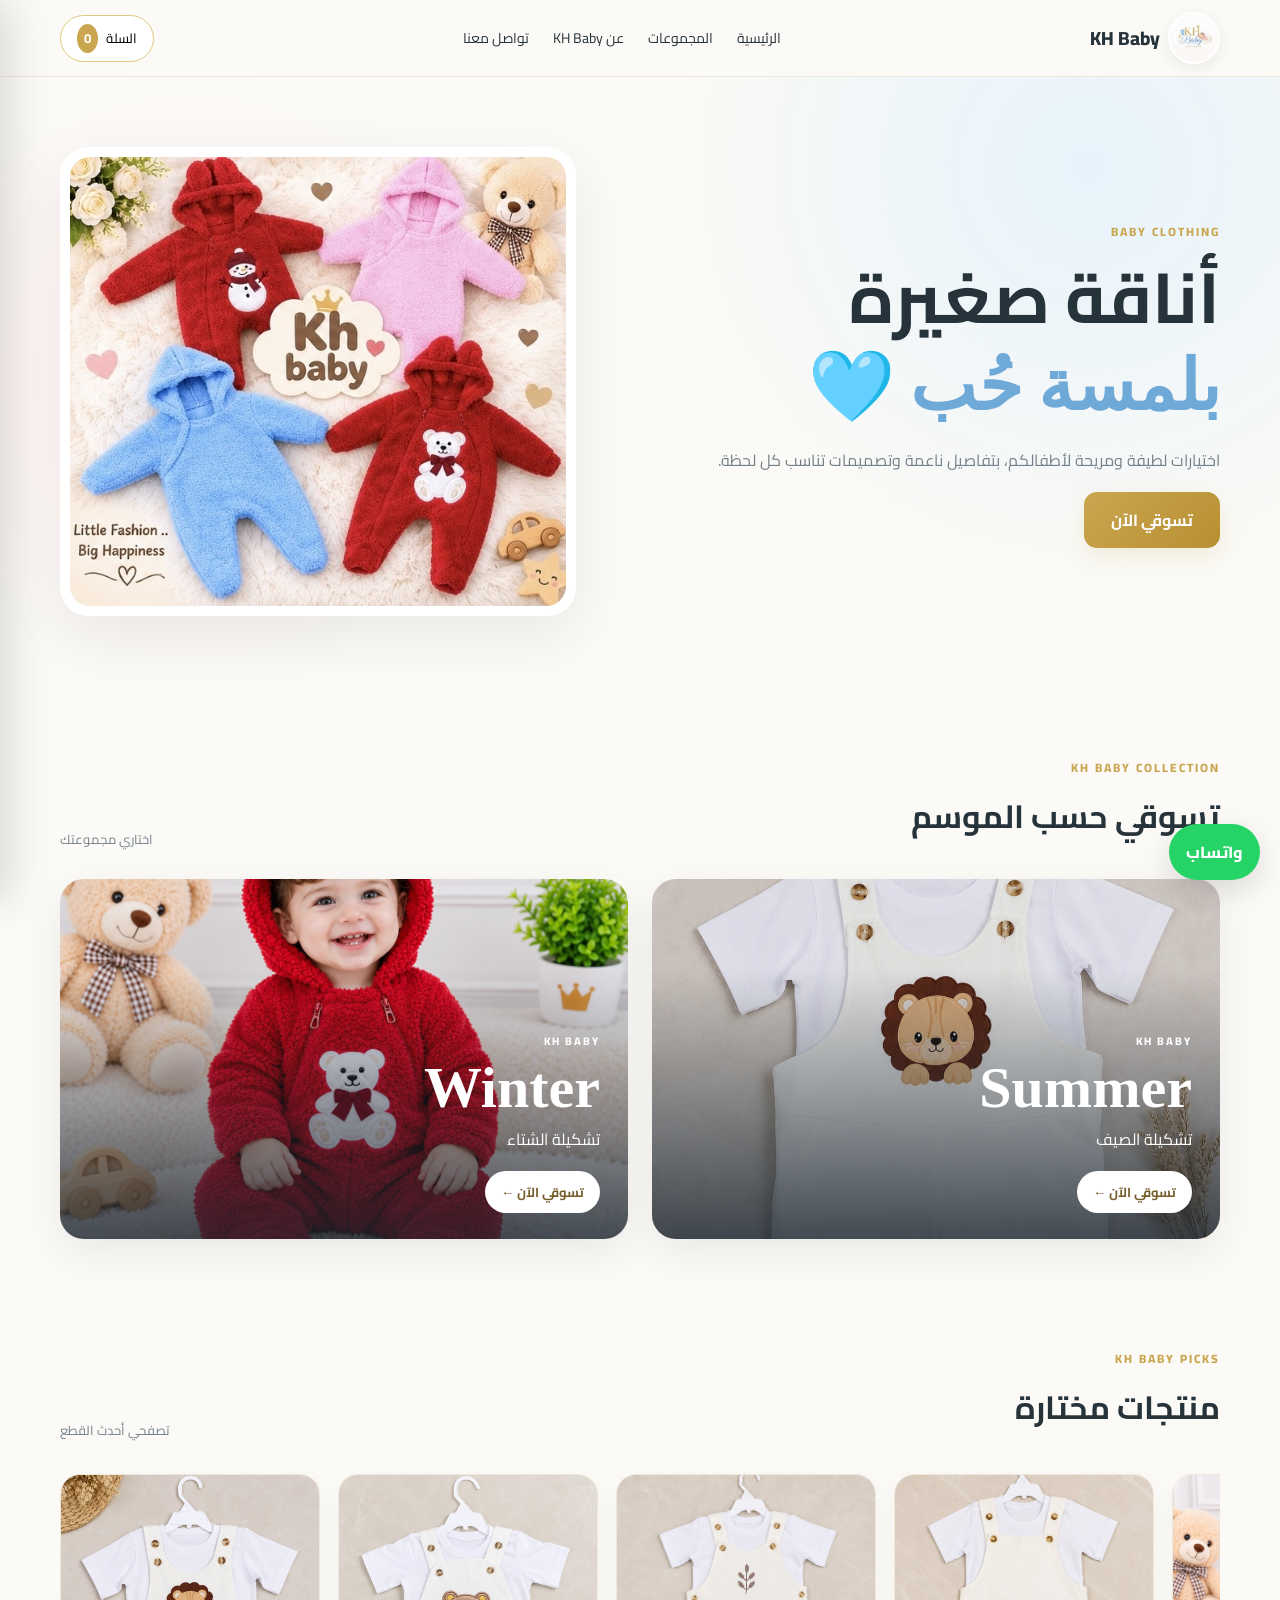
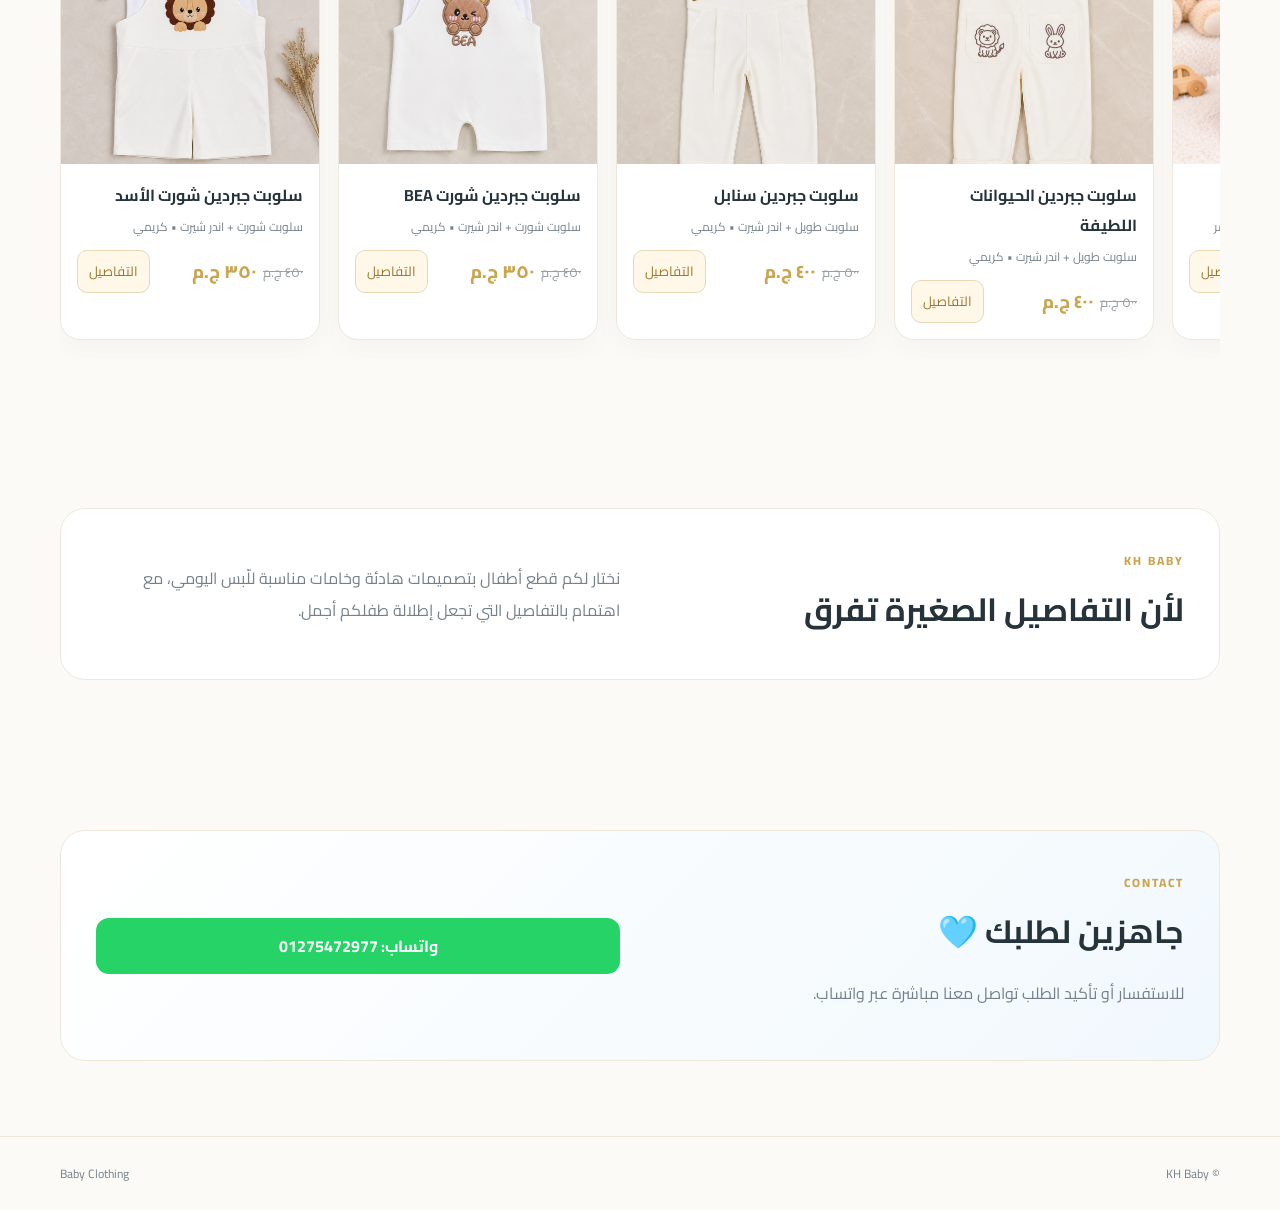
==== commit 2db11d23: "Add files via upload" ====
--- a/index.html
+++ b/index.html
@@ -73,6 +73,18 @@
   </div>
 </section>
 
+<section class="featured section" id="featured">
+  <div class="container">
+    <div class="section-head">
+      <div><span class="eyebrow">KH BABY PICKS</span><h2>منتجات مختارة</h2></div>
+      <span class="count-label">تصفحي أحدث القطع</span>
+    </div>
+    <div class="featured-scroller" id="featuredScroller" aria-label="منتجات مختارة قابلة للتمرير">
+      <div class="featured-track" id="featuredProducts"></div>
+    </div>
+  </div>
+</section>
+
 <section class="about section" id="about">
   <div class="container about-box">
     <div><span class="eyebrow">KH BABY</span><h2>لأن التفاصيل الصغيرة تفرق</h2></div>
--- a/style.css
+++ b/style.css
@@ -26,3 +26,13 @@
 .collection-copy b{margin-top:12px;background:#fff;color:#765d2c;padding:9px 16px;border-radius:99px;font-size:13px}
 .back-collections{margin-top:26px}.back-collections a{color:#9b7729;text-decoration:none;font-weight:700}
 @media(max-width:650px){.collection-grid{grid-template-columns:1fr}.collection-card{min-height:300px}}
+
+
+/* Homepage featured products: auto-scrolling, touch-friendly row */
+.featured{padding-top:28px}
+.featured-scroller{overflow-x:auto;overflow-y:hidden;scroll-behavior:smooth;scroll-snap-type:x mandatory;-webkit-overflow-scrolling:touch;scrollbar-width:thin;scrollbar-color:var(--gold2) transparent;padding:4px 2px 18px;direction:ltr;cursor:grab}
+.featured-scroller:active{cursor:grabbing}
+.featured-track{display:flex;gap:18px;width:max-content;direction:ltr}
+.featured-product{width:260px;flex:0 0 260px;scroll-snap-align:start;direction:rtl}
+.featured-product img{display:block}
+@media(max-width:650px){.featured-product{width:220px;flex-basis:220px}.featured-track{gap:13px}.featured .section-head{align-items:center}}
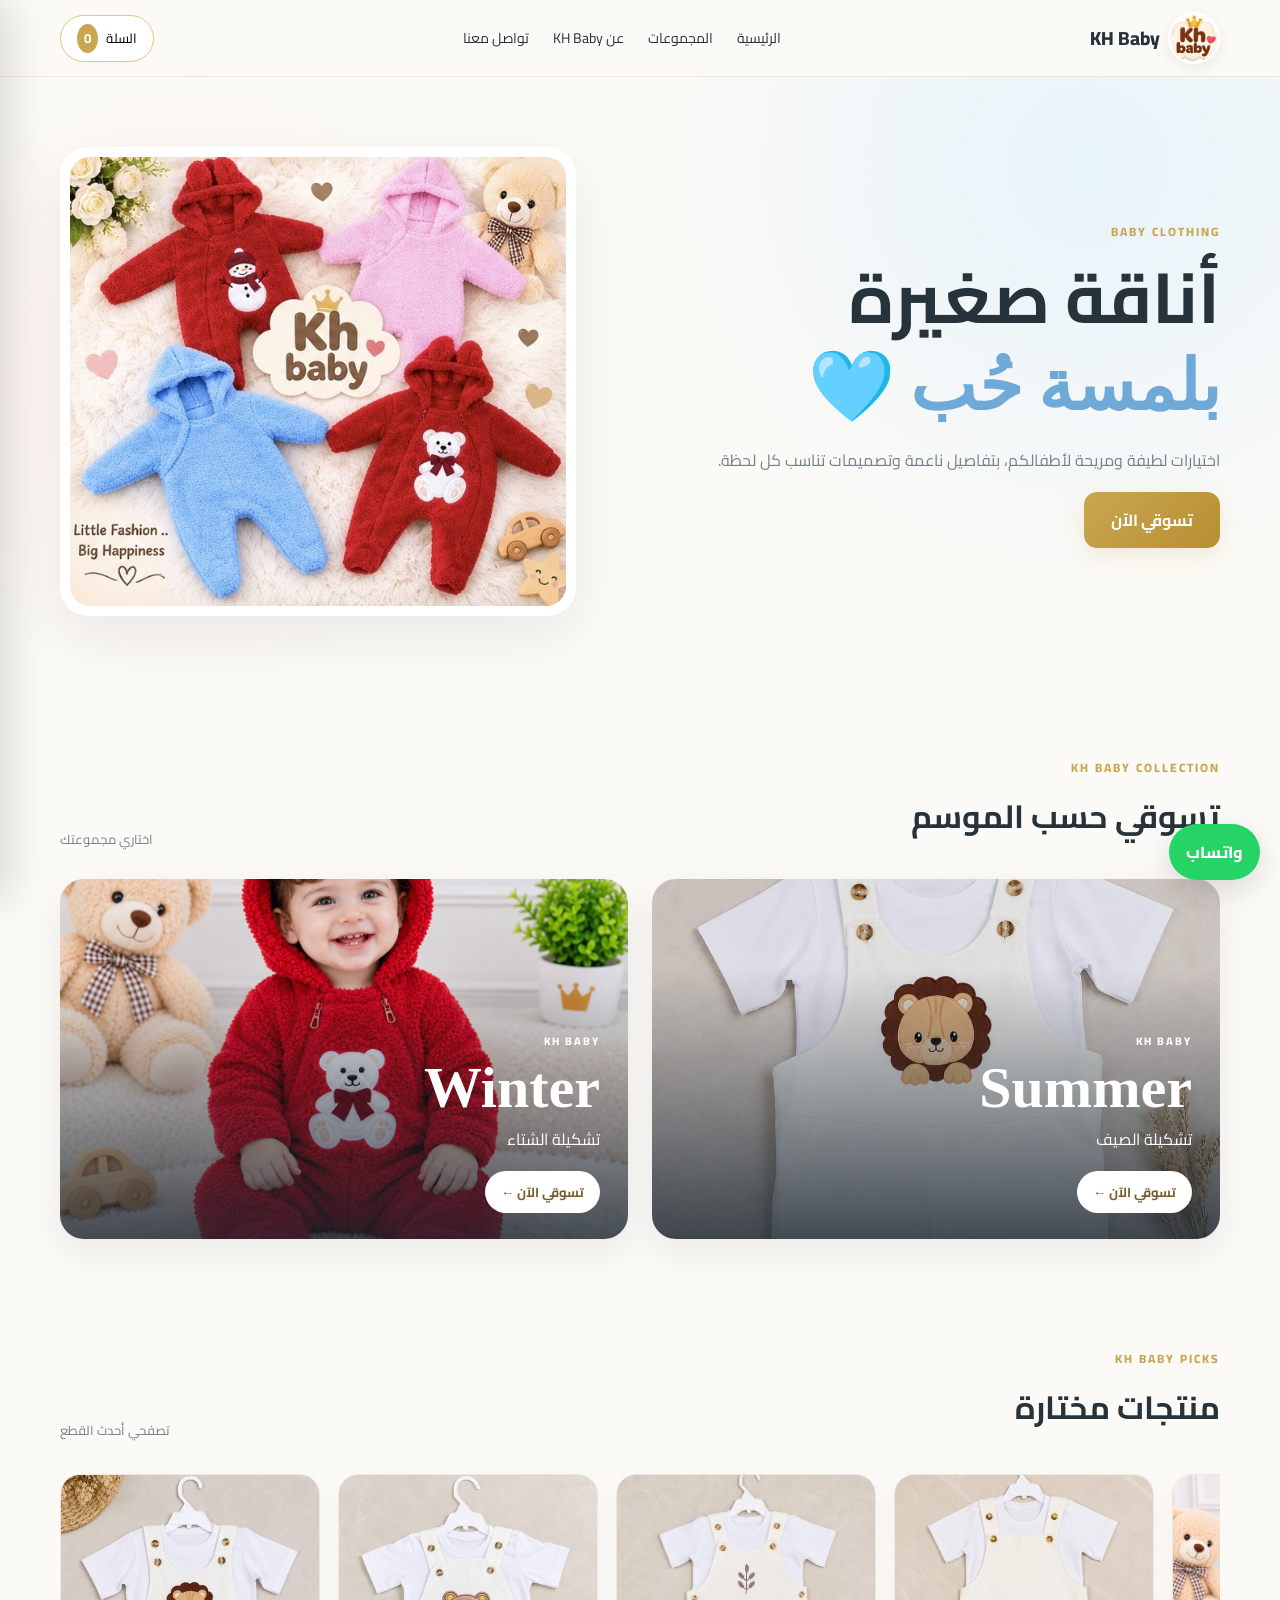
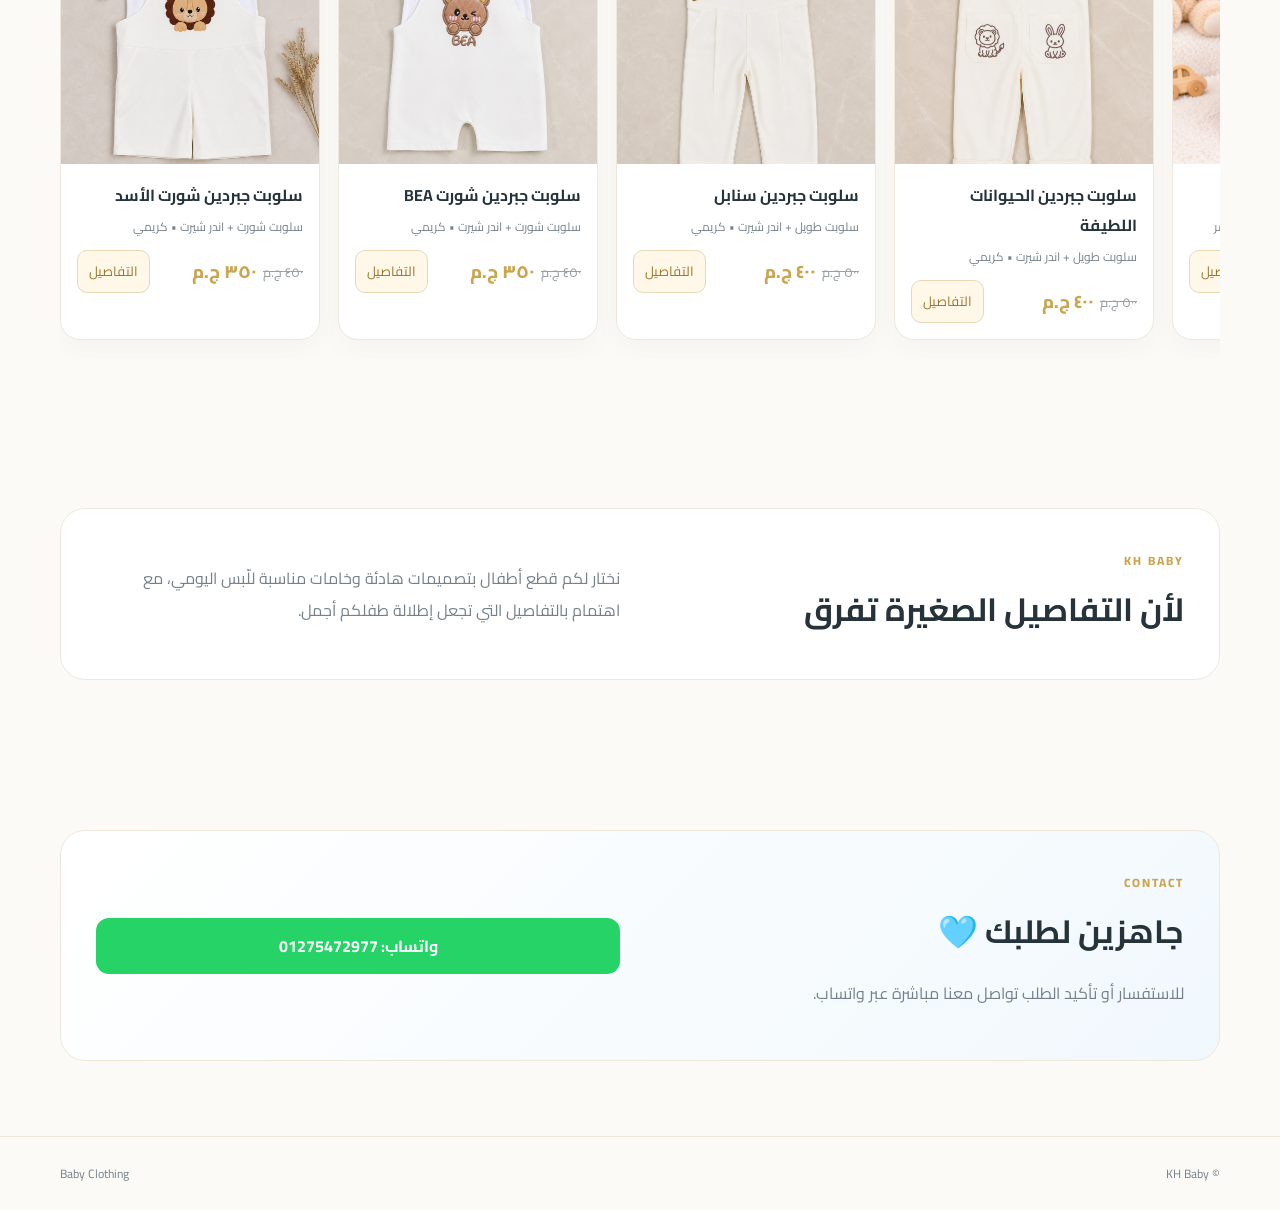
==== commit 9c2475eb: "Add files via upload" ====
--- a/index.html
+++ b/index.html
@@ -110,6 +110,7 @@
       <span class="eyebrow">KH BABY</span>
       <h2 id="modalName"></h2><p id="modalSub"></p>
       <div class="price" id="modalPrice"></div>
+      <div id="modalColors"></div>
       <label>اختاري المقاس</label>
       <div class="sizes" id="modalSizes"></div>
       <button class="primary full" id="addFromModal">أضف للسلة</button>
--- a/style.css
+++ b/style.css
@@ -36,3 +36,8 @@
 .featured-product{width:260px;flex:0 0 260px;scroll-snap-align:start;direction:rtl}
 .featured-product img{display:block}
 @media(max-width:650px){.featured-product{width:220px;flex-basis:220px}.featured-track{gap:13px}.featured .section-head{align-items:center}}
+
+/* Product color variants and sold-out restock state */
+#modalColors{margin:12px 0 16px}
+#modalColors>label{display:block;margin-bottom:8px;font-weight:700}
+#addFromModal:disabled{opacity:1;background:#777;color:#fff;cursor:not-allowed;border-color:#777}
